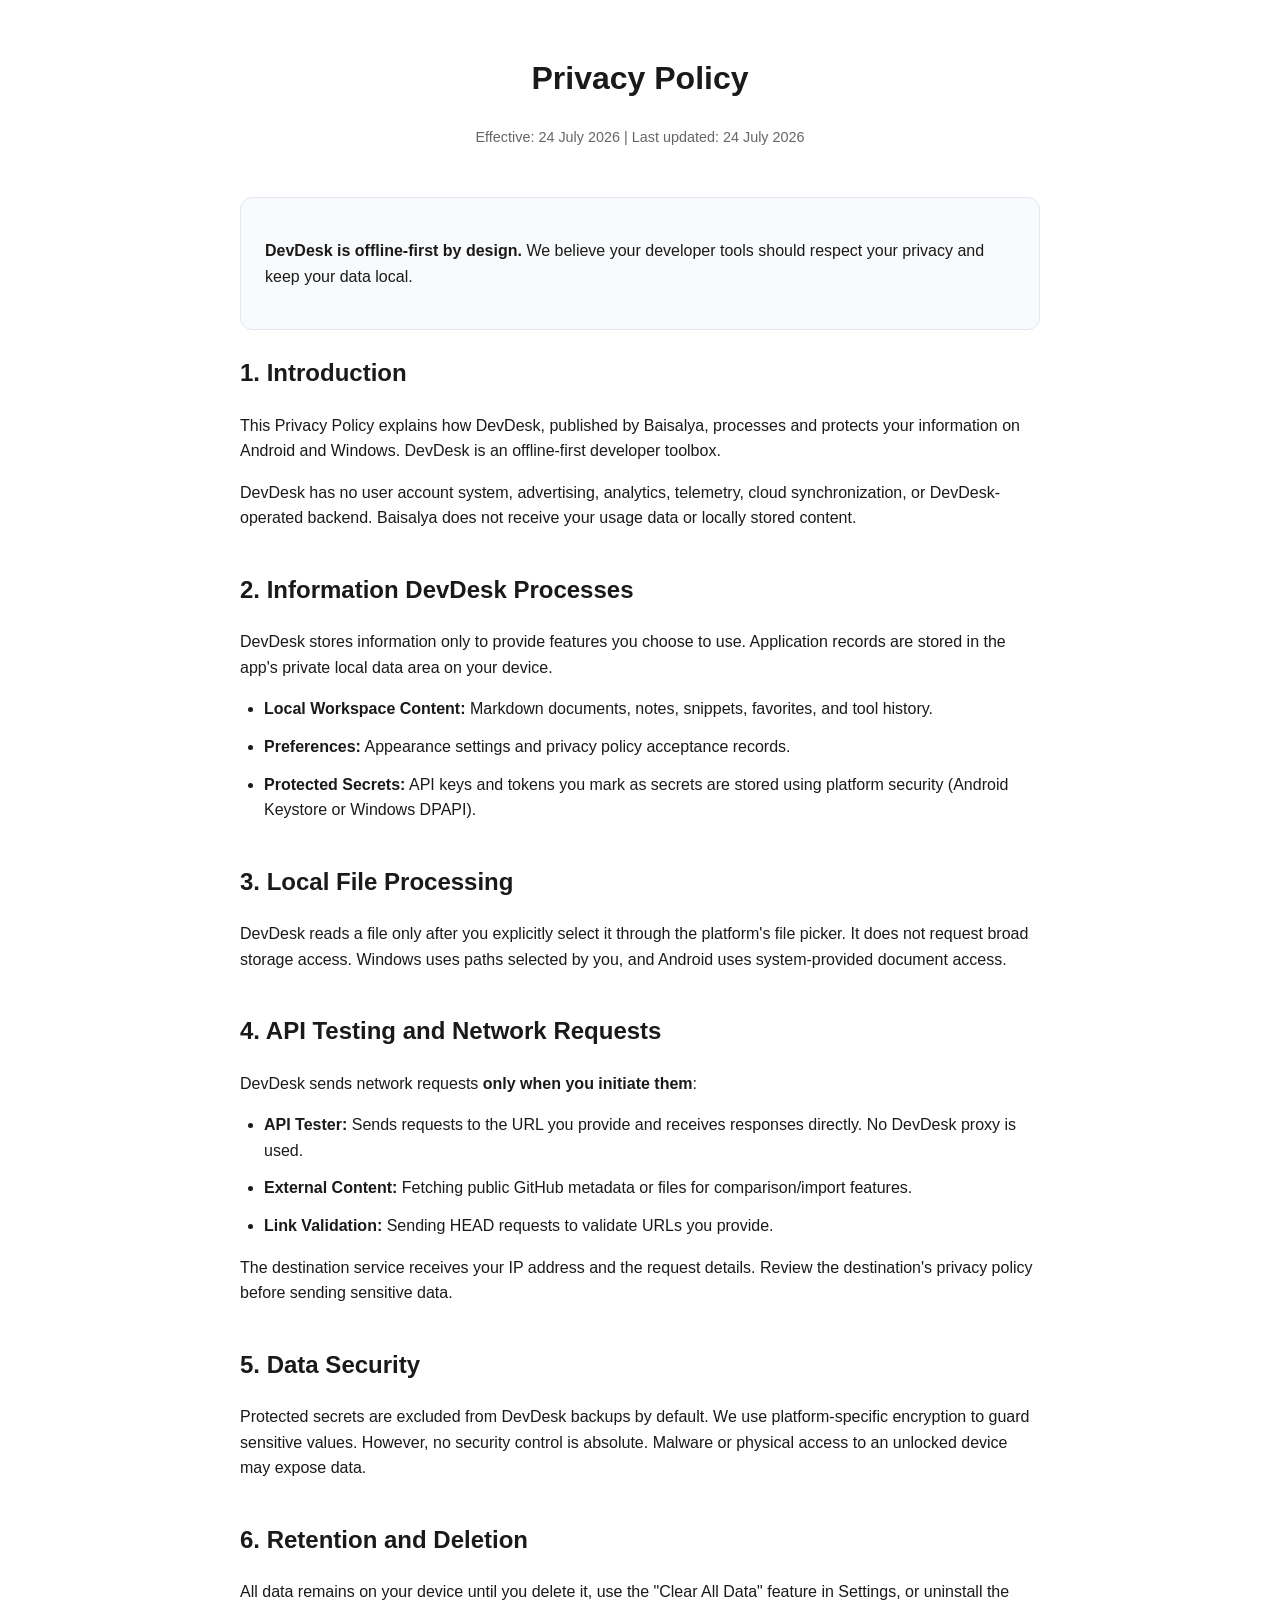
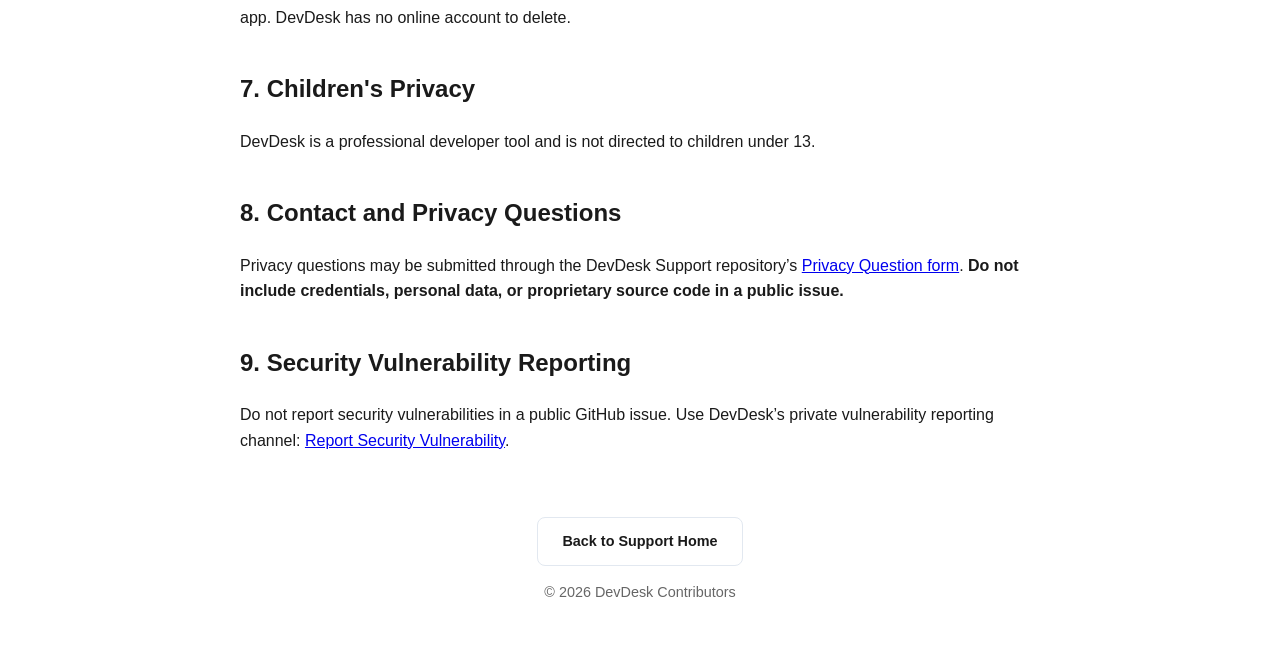
==== docs/privacy-policy.html @ 16a8bfc6 "chore: create DevDesk public support and privacy site" ====
<!DOCTYPE html>
<html lang="en">
<head>
    <meta charset="UTF-8">
    <meta name="viewport" content="width=device-width, initial-scale=1.0">
    <title>DevDesk Privacy Policy</title>
    <link rel="stylesheet" href="styles.css">
</head>
<body>
    <div class="container">
        <header>
            <h1>Privacy Policy</h1>
            <div class="effective-date">Effective: 24 July 2026 | Last updated: 24 July 2026</div>
        </header>

        <section class="card">
            <p><strong>DevDesk is offline-first by design.</strong> We believe your developer tools should respect your privacy and keep your data local.</p>
        </section>

        <section>
            <h2>1. Introduction</h2>
            <p>This Privacy Policy explains how DevDesk, published by Baisalya, processes and protects your information on Android and Windows. DevDesk is an offline-first developer toolbox.</p>
            <p>DevDesk has no user account system, advertising, analytics, telemetry, cloud synchronization, or DevDesk-operated backend. Baisalya does not receive your usage data or locally stored content.</p>
        </section>

        <section>
            <h2>2. Information DevDesk Processes</h2>
            <p>DevDesk stores information only to provide features you choose to use. Application records are stored in the app's private local data area on your device.</p>
            <ul>
                <li><strong>Local Workspace Content:</strong> Markdown documents, notes, snippets, favorites, and tool history.</li>
                <li><strong>Preferences:</strong> Appearance settings and privacy policy acceptance records.</li>
                <li><strong>Protected Secrets:</strong> API keys and tokens you mark as secrets are stored using platform security (Android Keystore or Windows DPAPI).</li>
            </ul>
        </section>

        <section>
            <h2>3. Local File Processing</h2>
            <p>DevDesk reads a file only after you explicitly select it through the platform's file picker. It does not request broad storage access. Windows uses paths selected by you, and Android uses system-provided document access.</p>
        </section>

        <section>
            <h2>4. API Testing and Network Requests</h2>
            <p>DevDesk sends network requests <strong>only when you initiate them</strong>:</p>
            <ul>
                <li><strong>API Tester:</strong> Sends requests to the URL you provide and receives responses directly. No DevDesk proxy is used.</li>
                <li><strong>External Content:</strong> Fetching public GitHub metadata or files for comparison/import features.</li>
                <li><strong>Link Validation:</strong> Sending HEAD requests to validate URLs you provide.</li>
            </ul>
            <p>The destination service receives your IP address and the request details. Review the destination's privacy policy before sending sensitive data.</p>
        </section>

        <section>
            <h2>5. Data Security</h2>
            <p>Protected secrets are excluded from DevDesk backups by default. We use platform-specific encryption to guard sensitive values. However, no security control is absolute. Malware or physical access to an unlocked device may expose data.</p>
        </section>

        <section>
            <h2>6. Retention and Deletion</h2>
            <p>All data remains on your device until you delete it, use the "Clear All Data" feature in Settings, or uninstall the app. DevDesk has no online account to delete.</p>
        </section>

        <section>
            <h2>7. Children's Privacy</h2>
            <p>DevDesk is a professional developer tool and is not directed to children under 13.</p>
        </section>

        <section>
            <h2>8. Contact and Privacy Questions</h2>
            <p>Privacy questions may be submitted through the DevDesk Support repository’s <a href="https://github.com/Baisalya/devdesk-support/issues/new/choose" rel="noopener noreferrer">Privacy Question form</a>. <strong>Do not include credentials, personal data, or proprietary source code in a public issue.</strong></p>
        </section>

        <section>
            <h2>9. Security Vulnerability Reporting</h2>
            <p>Do not report security vulnerabilities in a public GitHub issue. Use DevDesk’s private vulnerability reporting channel: <a href="https://github.com/Baisalya/devdesk-support/security/advisories/new" rel="noopener noreferrer">Report Security Vulnerability</a>.</p>
        </section>

        <footer>
            <p><a href="index.html" class="btn btn-outline">Back to Support Home</a></p>
            <p>&copy; 2026 DevDesk Contributors</p>
        </footer>
    </div>
</body>
</html>
---- docs/styles.css ----
:root {
    --bg-color: #ffffff;
    --text-color: #1a1a1a;
    --muted-text: #666666;
    --primary-color: #2563eb;
    --card-bg: #f8fafc;
    --border-color: #e2e8f0;
    --code-bg: #f1f5f9;
}

@media (prefers-color-scheme: dark) {
    :root {
        --bg-color: #0b0f14;
        --text-color: #e2e8f0;
        --muted-text: #94a3b8;
        --primary-color: #3b82f6;
        --card-bg: #1e293b;
        --border-color: #334155;
        --code-bg: #0f172a;
    }
}

body {
    font-family: -apple-system, BlinkMacSystemFont, "Segoe UI", Roboto, Helvetica, Arial, sans-serif;
    line-height: 1.6;
    color: var(--text-color);
    background-color: var(--bg-color);
    margin: 0;
    padding: 0;
}

.container {
    max-width: 800px;
    margin: 0 auto;
    padding: 2rem 1rem;
}

header {
    text-align: center;
    margin-bottom: 3rem;
}

h1, h2, h3 {
    font-weight: 800;
}

.brand {
    color: var(--primary-color);
    font-size: 2.5rem;
    margin-bottom: 0.5rem;
}

.tagline {
    color: var(--muted-text);
    font-size: 1.2rem;
}

.card {
    background-color: var(--card-bg);
    border: 1px solid var(--border-color);
    border-radius: 12px;
    padding: 1.5rem;
    margin-bottom: 1.5rem;
}

.button-grid {
    display: grid;
    grid-template-columns: repeat(auto-fit, minmax(200px, 1fr));
    gap: 1rem;
    margin-top: 2rem;
}

.btn {
    display: inline-flex;
    align-items: center;
    justify-content: center;
    padding: 0.75rem 1.5rem;
    border-radius: 8px;
    text-decoration: none;
    font-weight: 600;
    transition: background-color 0.2s;
}

.btn-primary {
    background-color: var(--primary-color);
    color: white;
}

.btn-primary:hover {
    filter: brightness(1.1);
}

.btn-outline {
    border: 1px solid var(--border-color);
    color: var(--text-color);
}

.btn-outline:hover {
    background-color: var(--code-bg);
}

.warning {
    background-color: rgba(245, 158, 11, 0.1);
    border-left: 4px solid #f59e0b;
    padding: 1rem;
    margin: 2rem 0;
    border-radius: 4px;
}

.warning strong {
    color: #d97706;
}

footer {
    text-align: center;
    margin-top: 4rem;
    color: var(--muted-text);
    font-size: 0.9rem;
}

section {
    margin-bottom: 2.5rem;
}

ul {
    padding-left: 1.5rem;
}

li {
    margin-bottom: 0.75rem;
}

.effective-date {
    font-size: 0.9rem;
    color: var(--muted-text);
    margin-bottom: 2rem;
}
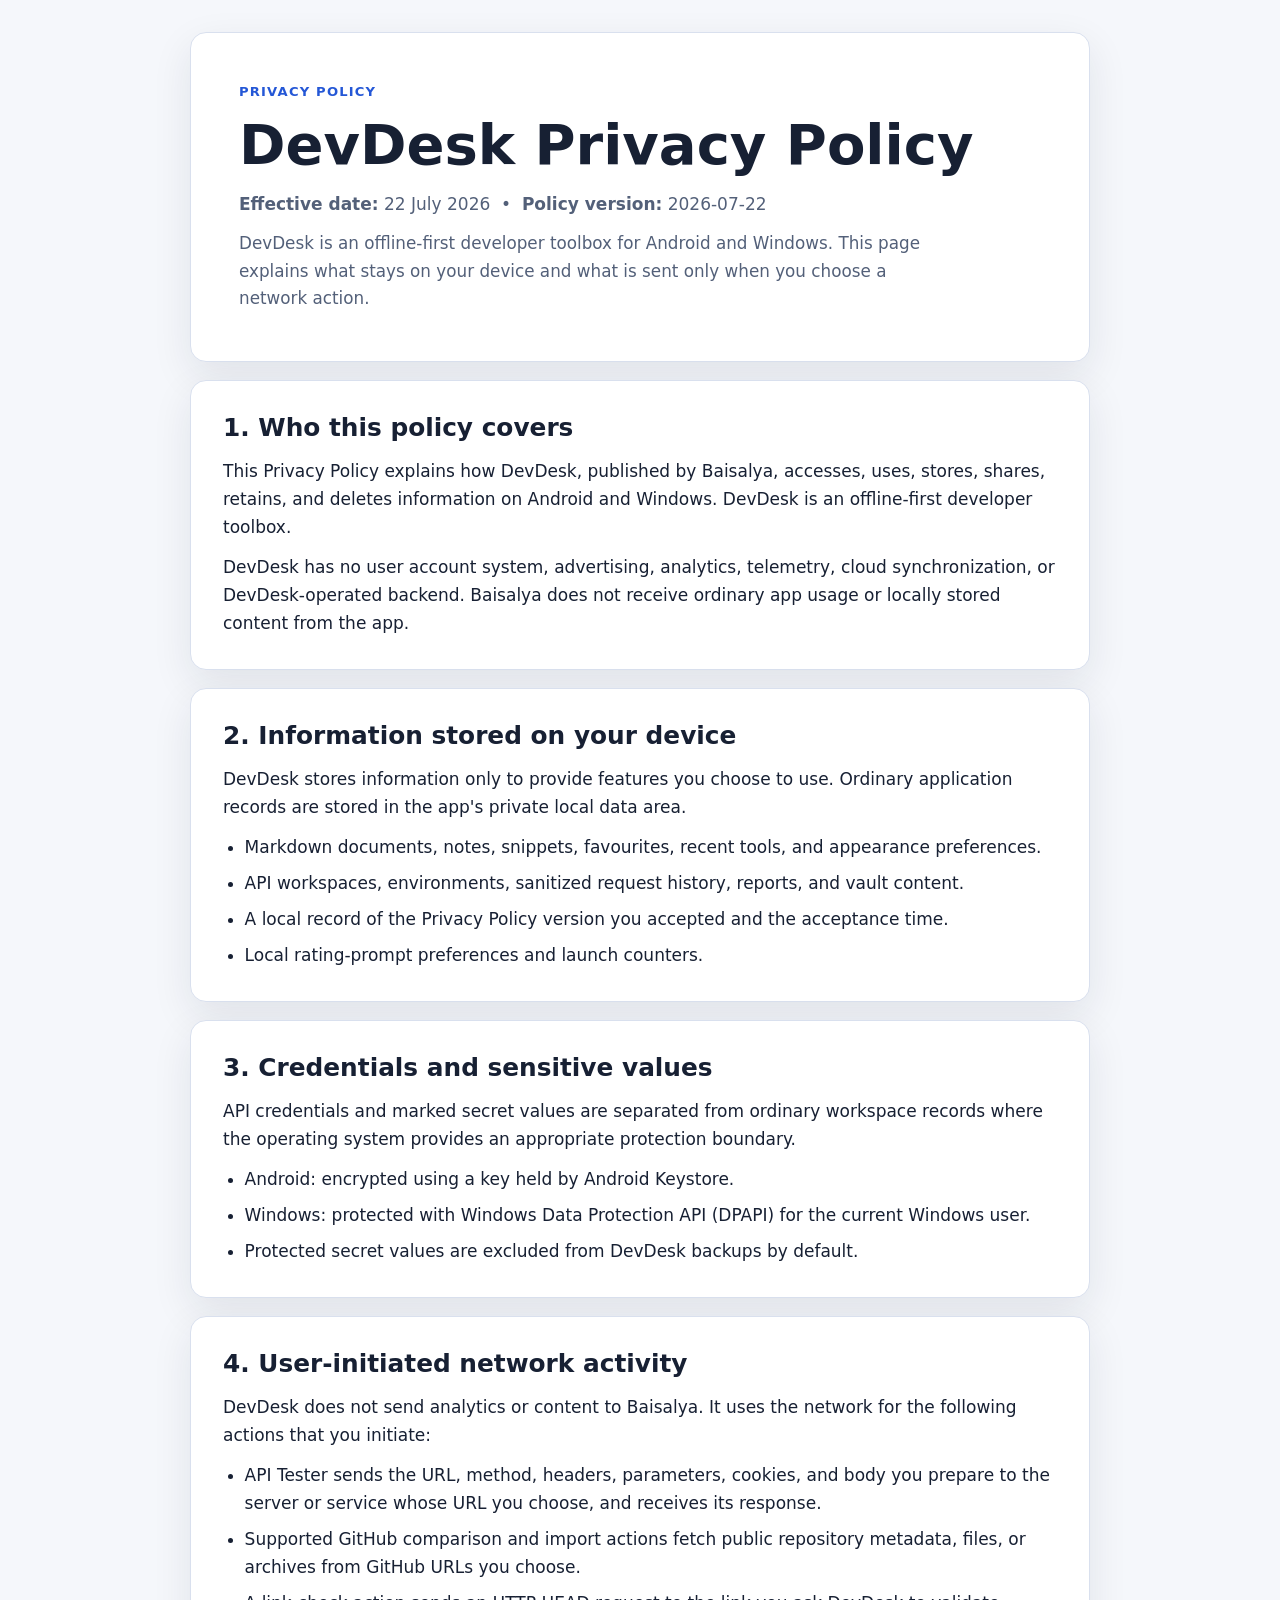
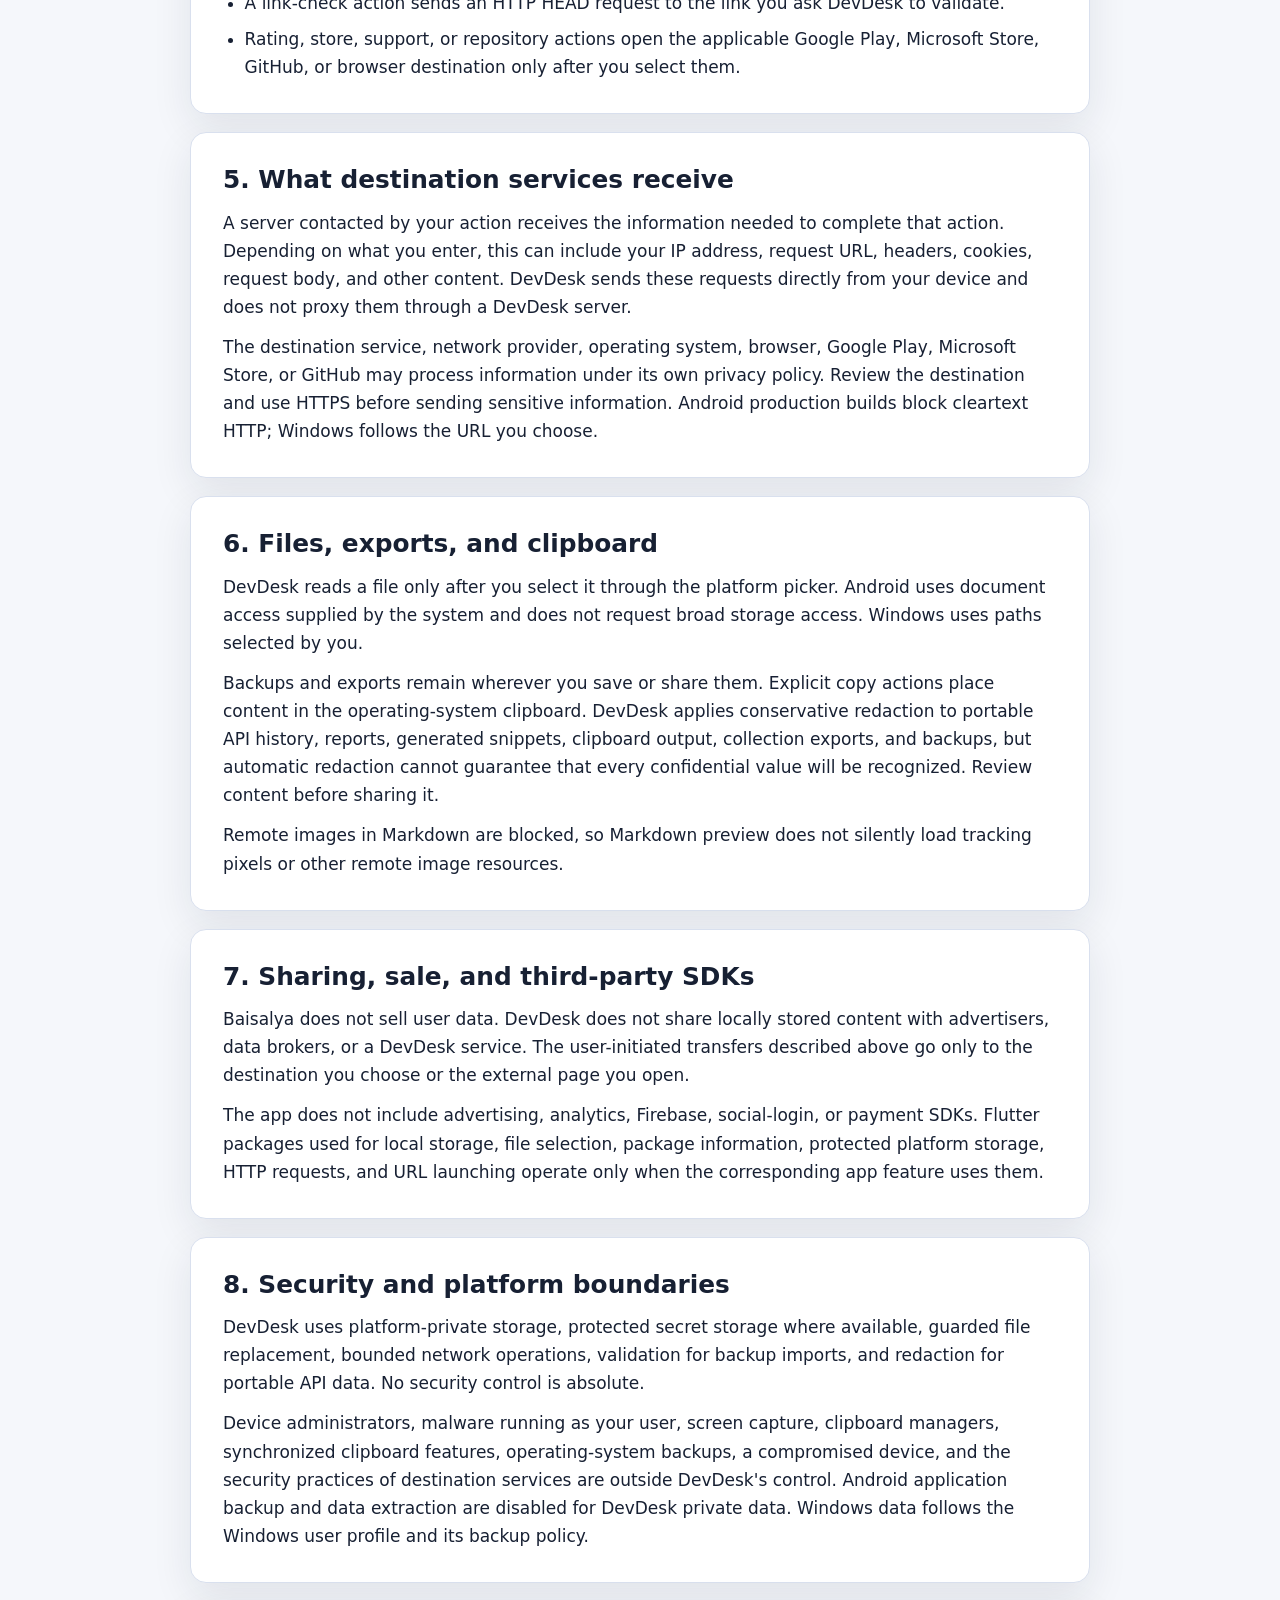
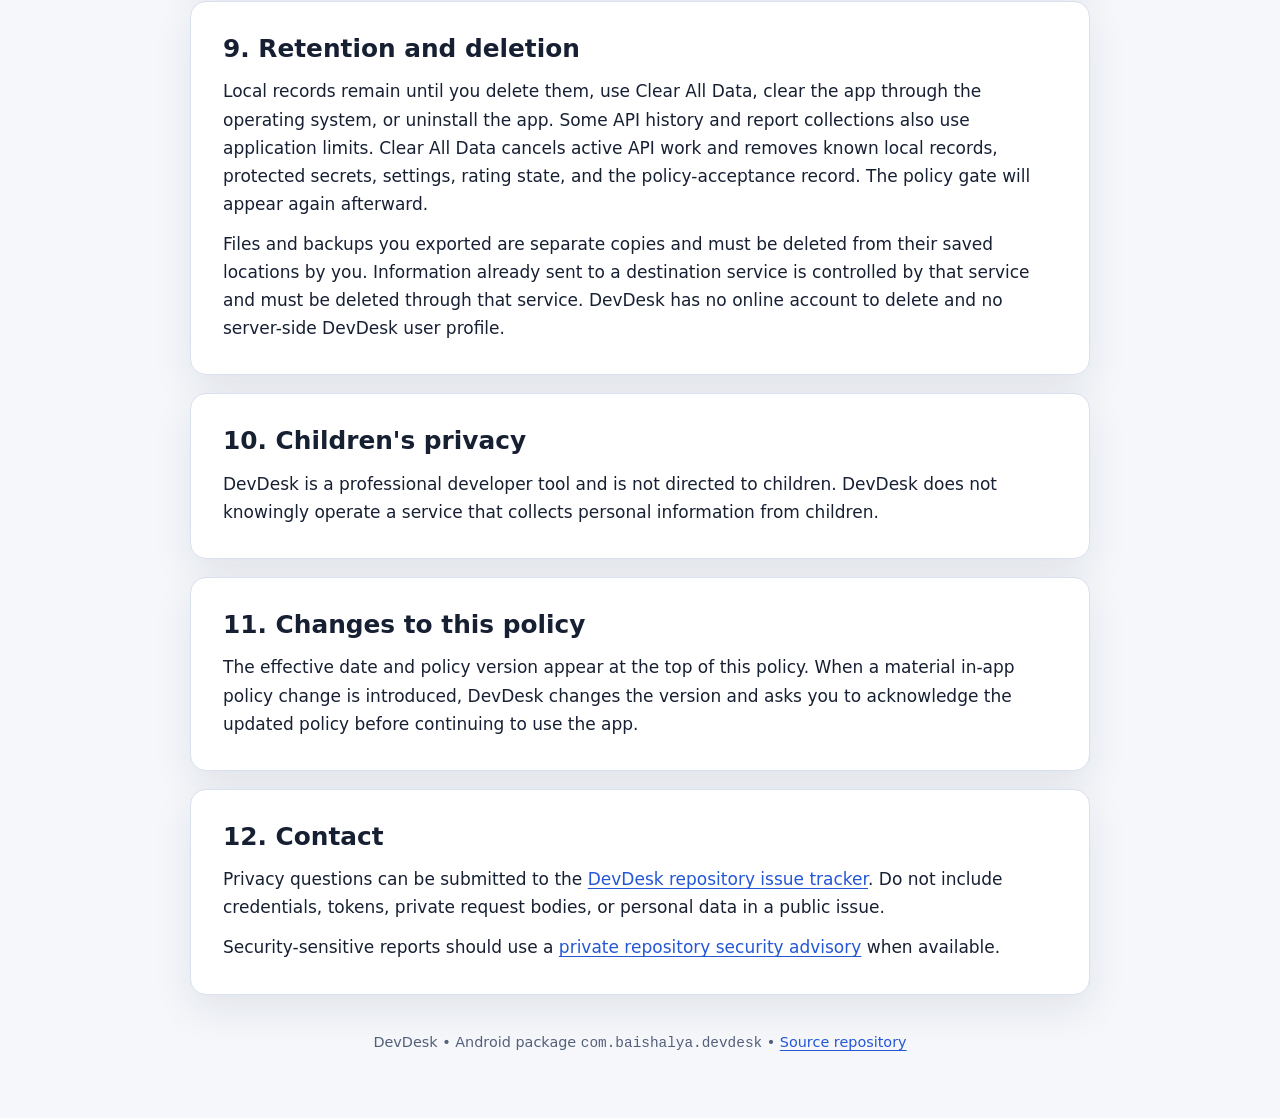
==== commit 0f9508ee: "refactor: update privacy policy layout and content for clarity and compliance" ====
--- a/docs/privacy-policy.html
+++ b/docs/privacy-policy.html
@@ -1,83 +1,206 @@
-<!DOCTYPE html>
+<!doctype html>
 <html lang="en">
 <head>
-    <meta charset="UTF-8">
-    <meta name="viewport" content="width=device-width, initial-scale=1.0">
-    <title>DevDesk Privacy Policy</title>
-    <link rel="stylesheet" href="styles.css">
+  <meta charset="utf-8">
+  <meta name="viewport" content="width=device-width, initial-scale=1">
+  <meta name="description" content="Privacy Policy for the DevDesk developer toolbox on Android and Windows.">
+  <meta name="color-scheme" content="light dark">
+  <title>DevDesk Privacy Policy</title>
+  <style>
+    :root {
+      color-scheme: light dark;
+      --page: #f5f7fb;
+      --surface: #ffffff;
+      --text: #172033;
+      --muted: #536079;
+      --accent: #2457d6;
+      --border: #d9e0ee;
+      --shadow: 0 14px 40px rgba(23, 32, 51, 0.09);
+    }
+
+    @media (prefers-color-scheme: dark) {
+      :root {
+        --page: #0b101a;
+        --surface: #131b29;
+        --text: #edf2ff;
+        --muted: #aebbd2;
+        --accent: #8fb0ff;
+        --border: #2b3850;
+        --shadow: 0 14px 40px rgba(0, 0, 0, 0.28);
+      }
+    }
+
+    * { box-sizing: border-box; }
+
+    body {
+      margin: 0;
+      background: var(--page);
+      color: var(--text);
+      font-family: Inter, ui-sans-serif, system-ui, -apple-system, BlinkMacSystemFont, "Segoe UI", sans-serif;
+      font-size: 17px;
+      line-height: 1.65;
+    }
+
+    main {
+      width: min(900px, calc(100% - 32px));
+      margin: 32px auto 64px;
+    }
+
+    header, section {
+      background: var(--surface);
+      border: 1px solid var(--border);
+      border-radius: 16px;
+      box-shadow: var(--shadow);
+    }
+
+    header { padding: clamp(24px, 5vw, 48px); }
+    section { margin-top: 18px; padding: clamp(20px, 4vw, 32px); }
+
+    .eyebrow {
+      margin: 0 0 8px;
+      color: var(--accent);
+      font-size: 0.82rem;
+      font-weight: 750;
+      letter-spacing: 0.09em;
+      text-transform: uppercase;
+    }
+
+    h1, h2 { line-height: 1.2; }
+    h1 { margin: 0; font-size: clamp(2rem, 6vw, 3.5rem); }
+    h2 { margin: 0 0 14px; font-size: clamp(1.25rem, 3vw, 1.55rem); }
+    p { margin: 12px 0 0; }
+    ul { margin: 12px 0 0; padding-left: 1.35rem; }
+    li + li { margin-top: 8px; }
+
+    .meta, .summary { color: var(--muted); }
+    .meta { margin-top: 12px; }
+    .summary { max-width: 700px; font-size: 1.05rem; }
+
+    a { color: var(--accent); text-underline-offset: 3px; }
+    a:focus-visible {
+      outline: 3px solid var(--accent);
+      outline-offset: 4px;
+      border-radius: 3px;
+    }
+
+    footer {
+      padding: 24px 4px 0;
+      color: var(--muted);
+      font-size: 0.9rem;
+      text-align: center;
+    }
+
+    @media (max-width: 420px) {
+      body { font-size: 16px; }
+      main { width: min(100% - 20px, 900px); margin-top: 10px; }
+      header, section { border-radius: 12px; }
+    }
+
+    @media print {
+      body { background: #fff; color: #000; }
+      main { width: 100%; margin: 0; }
+      header, section { box-shadow: none; break-inside: avoid; }
+      a { color: #000; }
+    }
+  </style>
 </head>
 <body>
-    <div class="container">
-        <header>
-            <h1>Privacy Policy</h1>
-            <div class="effective-date">Effective: 24 July 2026 | Last updated: 24 July 2026</div>
-        </header>
-
-        <section class="card">
-            <p><strong>DevDesk is offline-first by design.</strong> We believe your developer tools should respect your privacy and keep your data local.</p>
-        </section>
-
-        <section>
-            <h2>1. Introduction</h2>
-            <p>This Privacy Policy explains how DevDesk, published by Baisalya, processes and protects your information on Android and Windows. DevDesk is an offline-first developer toolbox.</p>
-            <p>DevDesk has no user account system, advertising, analytics, telemetry, cloud synchronization, or DevDesk-operated backend. Baisalya does not receive your usage data or locally stored content.</p>
-        </section>
-
-        <section>
-            <h2>2. Information DevDesk Processes</h2>
-            <p>DevDesk stores information only to provide features you choose to use. Application records are stored in the app's private local data area on your device.</p>
-            <ul>
-                <li><strong>Local Workspace Content:</strong> Markdown documents, notes, snippets, favorites, and tool history.</li>
-                <li><strong>Preferences:</strong> Appearance settings and privacy policy acceptance records.</li>
-                <li><strong>Protected Secrets:</strong> API keys and tokens you mark as secrets are stored using platform security (Android Keystore or Windows DPAPI).</li>
-            </ul>
-        </section>
-
-        <section>
-            <h2>3. Local File Processing</h2>
-            <p>DevDesk reads a file only after you explicitly select it through the platform's file picker. It does not request broad storage access. Windows uses paths selected by you, and Android uses system-provided document access.</p>
-        </section>
-
-        <section>
-            <h2>4. API Testing and Network Requests</h2>
-            <p>DevDesk sends network requests <strong>only when you initiate them</strong>:</p>
-            <ul>
-                <li><strong>API Tester:</strong> Sends requests to the URL you provide and receives responses directly. No DevDesk proxy is used.</li>
-                <li><strong>External Content:</strong> Fetching public GitHub metadata or files for comparison/import features.</li>
-                <li><strong>Link Validation:</strong> Sending HEAD requests to validate URLs you provide.</li>
-            </ul>
-            <p>The destination service receives your IP address and the request details. Review the destination's privacy policy before sending sensitive data.</p>
-        </section>
-
-        <section>
-            <h2>5. Data Security</h2>
-            <p>Protected secrets are excluded from DevDesk backups by default. We use platform-specific encryption to guard sensitive values. However, no security control is absolute. Malware or physical access to an unlocked device may expose data.</p>
-        </section>
-
-        <section>
-            <h2>6. Retention and Deletion</h2>
-            <p>All data remains on your device until you delete it, use the "Clear All Data" feature in Settings, or uninstall the app. DevDesk has no online account to delete.</p>
-        </section>
-
-        <section>
-            <h2>7. Children's Privacy</h2>
-            <p>DevDesk is a professional developer tool and is not directed to children under 13.</p>
-        </section>
-
-        <section>
-            <h2>8. Contact and Privacy Questions</h2>
-            <p>Privacy questions may be submitted through the DevDesk Support repository’s <a href="https://github.com/Baisalya/devdesk-support/issues/new/choose" rel="noopener noreferrer">Privacy Question form</a>. <strong>Do not include credentials, personal data, or proprietary source code in a public issue.</strong></p>
-        </section>
-
-        <section>
-            <h2>9. Security Vulnerability Reporting</h2>
-            <p>Do not report security vulnerabilities in a public GitHub issue. Use DevDesk’s private vulnerability reporting channel: <a href="https://github.com/Baisalya/devdesk-support/security/advisories/new" rel="noopener noreferrer">Report Security Vulnerability</a>.</p>
-        </section>
-
-        <footer>
-            <p><a href="index.html" class="btn btn-outline">Back to Support Home</a></p>
-            <p>&copy; 2026 DevDesk Contributors</p>
-        </footer>
-    </div>
+  <main>
+    <header>
+      <p class="eyebrow">Privacy Policy</p>
+      <h1>DevDesk Privacy Policy</h1>
+      <p class="meta"><strong>Effective date:</strong> 22 July 2026 &nbsp;•&nbsp; <strong>Policy version:</strong> 2026-07-22</p>
+      <p class="summary">DevDesk is an offline-first developer toolbox for Android and Windows. This page explains what stays on your device and what is sent only when you choose a network action.</p>
+    </header>
+
+    <section>
+      <h2>1. Who this policy covers</h2>
+      <p>This Privacy Policy explains how DevDesk, published by Baisalya, accesses, uses, stores, shares, retains, and deletes information on Android and Windows. DevDesk is an offline-first developer toolbox.</p>
+      <p>DevDesk has no user account system, advertising, analytics, telemetry, cloud synchronization, or DevDesk-operated backend. Baisalya does not receive ordinary app usage or locally stored content from the app.</p>
+    </section>
+
+    <section>
+      <h2>2. Information stored on your device</h2>
+      <p>DevDesk stores information only to provide features you choose to use. Ordinary application records are stored in the app's private local data area.</p>
+      <ul>
+        <li>Markdown documents, notes, snippets, favourites, recent tools, and appearance preferences.</li>
+        <li>API workspaces, environments, sanitized request history, reports, and vault content.</li>
+        <li>A local record of the Privacy Policy version you accepted and the acceptance time.</li>
+        <li>Local rating-prompt preferences and launch counters.</li>
+      </ul>
+    </section>
+
+    <section>
+      <h2>3. Credentials and sensitive values</h2>
+      <p>API credentials and marked secret values are separated from ordinary workspace records where the operating system provides an appropriate protection boundary.</p>
+      <ul>
+        <li>Android: encrypted using a key held by Android Keystore.</li>
+        <li>Windows: protected with Windows Data Protection API (DPAPI) for the current Windows user.</li>
+        <li>Protected secret values are excluded from DevDesk backups by default.</li>
+      </ul>
+    </section>
+
+    <section>
+      <h2>4. User-initiated network activity</h2>
+      <p>DevDesk does not send analytics or content to Baisalya. It uses the network for the following actions that you initiate:</p>
+      <ul>
+        <li>API Tester sends the URL, method, headers, parameters, cookies, and body you prepare to the server or service whose URL you choose, and receives its response.</li>
+        <li>Supported GitHub comparison and import actions fetch public repository metadata, files, or archives from GitHub URLs you choose.</li>
+        <li>A link-check action sends an HTTP HEAD request to the link you ask DevDesk to validate.</li>
+        <li>Rating, store, support, or repository actions open the applicable Google Play, Microsoft Store, GitHub, or browser destination only after you select them.</li>
+      </ul>
+    </section>
+
+    <section>
+      <h2>5. What destination services receive</h2>
+      <p>A server contacted by your action receives the information needed to complete that action. Depending on what you enter, this can include your IP address, request URL, headers, cookies, request body, and other content. DevDesk sends these requests directly from your device and does not proxy them through a DevDesk server.</p>
+      <p>The destination service, network provider, operating system, browser, Google Play, Microsoft Store, or GitHub may process information under its own privacy policy. Review the destination and use HTTPS before sending sensitive information. Android production builds block cleartext HTTP; Windows follows the URL you choose.</p>
+    </section>
+
+    <section>
+      <h2>6. Files, exports, and clipboard</h2>
+      <p>DevDesk reads a file only after you select it through the platform picker. Android uses document access supplied by the system and does not request broad storage access. Windows uses paths selected by you.</p>
+      <p>Backups and exports remain wherever you save or share them. Explicit copy actions place content in the operating-system clipboard. DevDesk applies conservative redaction to portable API history, reports, generated snippets, clipboard output, collection exports, and backups, but automatic redaction cannot guarantee that every confidential value will be recognized. Review content before sharing it.</p>
+      <p>Remote images in Markdown are blocked, so Markdown preview does not silently load tracking pixels or other remote image resources.</p>
+    </section>
+
+    <section>
+      <h2>7. Sharing, sale, and third-party SDKs</h2>
+      <p>Baisalya does not sell user data. DevDesk does not share locally stored content with advertisers, data brokers, or a DevDesk service. The user-initiated transfers described above go only to the destination you choose or the external page you open.</p>
+      <p>The app does not include advertising, analytics, Firebase, social-login, or payment SDKs. Flutter packages used for local storage, file selection, package information, protected platform storage, HTTP requests, and URL launching operate only when the corresponding app feature uses them.</p>
+    </section>
+
+    <section>
+      <h2>8. Security and platform boundaries</h2>
+      <p>DevDesk uses platform-private storage, protected secret storage where available, guarded file replacement, bounded network operations, validation for backup imports, and redaction for portable API data. No security control is absolute.</p>
+      <p>Device administrators, malware running as your user, screen capture, clipboard managers, synchronized clipboard features, operating-system backups, a compromised device, and the security practices of destination services are outside DevDesk's control. Android application backup and data extraction are disabled for DevDesk private data. Windows data follows the Windows user profile and its backup policy.</p>
+    </section>
+
+    <section>
+      <h2>9. Retention and deletion</h2>
+      <p>Local records remain until you delete them, use Clear All Data, clear the app through the operating system, or uninstall the app. Some API history and report collections also use application limits. Clear All Data cancels active API work and removes known local records, protected secrets, settings, rating state, and the policy-acceptance record. The policy gate will appear again afterward.</p>
+      <p>Files and backups you exported are separate copies and must be deleted from their saved locations by you. Information already sent to a destination service is controlled by that service and must be deleted through that service. DevDesk has no online account to delete and no server-side DevDesk user profile.</p>
+    </section>
+
+    <section>
+      <h2>10. Children's privacy</h2>
+      <p>DevDesk is a professional developer tool and is not directed to children. DevDesk does not knowingly operate a service that collects personal information from children.</p>
+    </section>
+
+    <section>
+      <h2>11. Changes to this policy</h2>
+      <p>The effective date and policy version appear at the top of this policy. When a material in-app policy change is introduced, DevDesk changes the version and asks you to acknowledge the updated policy before continuing to use the app.</p>
+    </section>
+
+    <section>
+      <h2>12. Contact</h2>
+      <p>Privacy questions can be submitted to the <a href="https://github.com/Baisalya/devdesk-support/issues">DevDesk repository issue tracker</a>. Do not include credentials, tokens, private request bodies, or personal data in a public issue.</p>
+      <p>Security-sensitive reports should use a <a href="https://github.com/Baisalya/devdesk-support/security/advisories/new">private repository security advisory</a> when available.</p>
+    </section>
+
+    <footer>
+      <p>DevDesk • Android package <code>com.baishalya.devdesk</code> • <a href="https://github.com/Baisalya/devdesk">Source repository</a></p>
+    </footer>
+  </main>
 </body>
 </html>
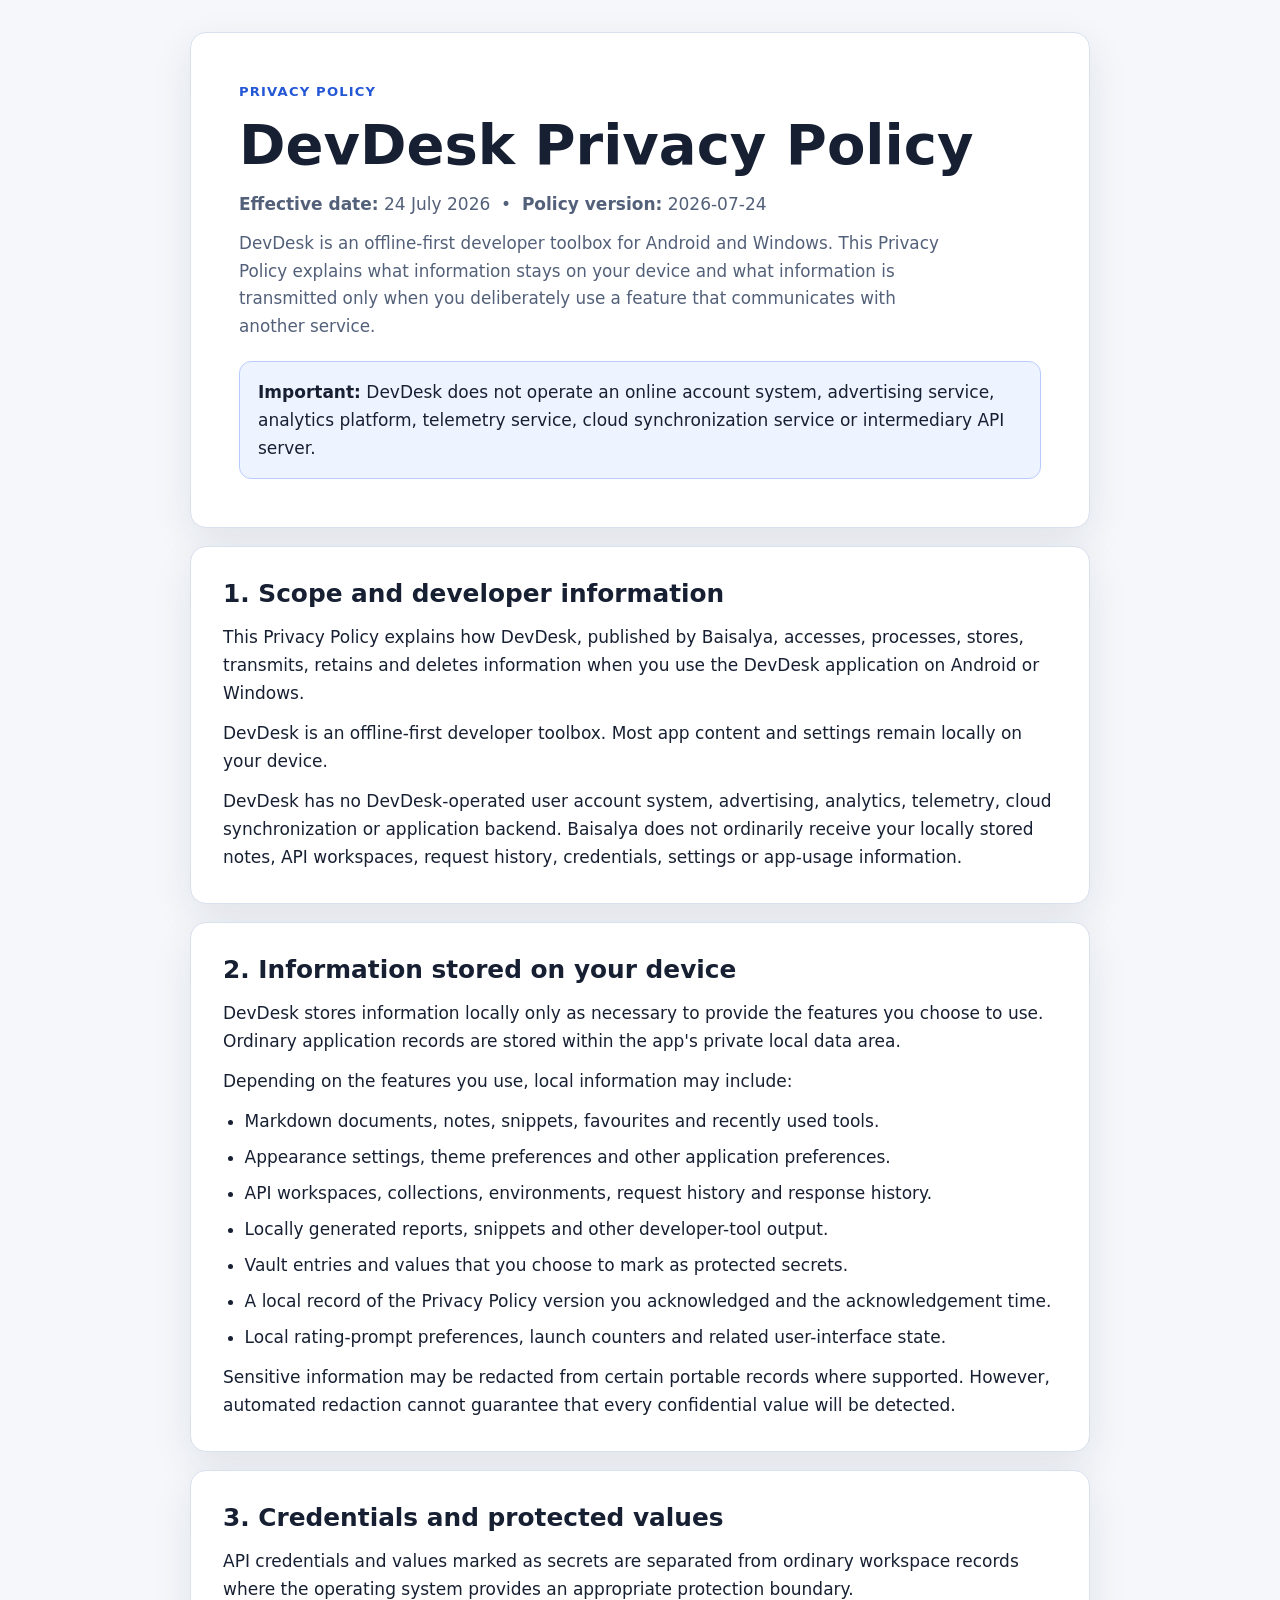
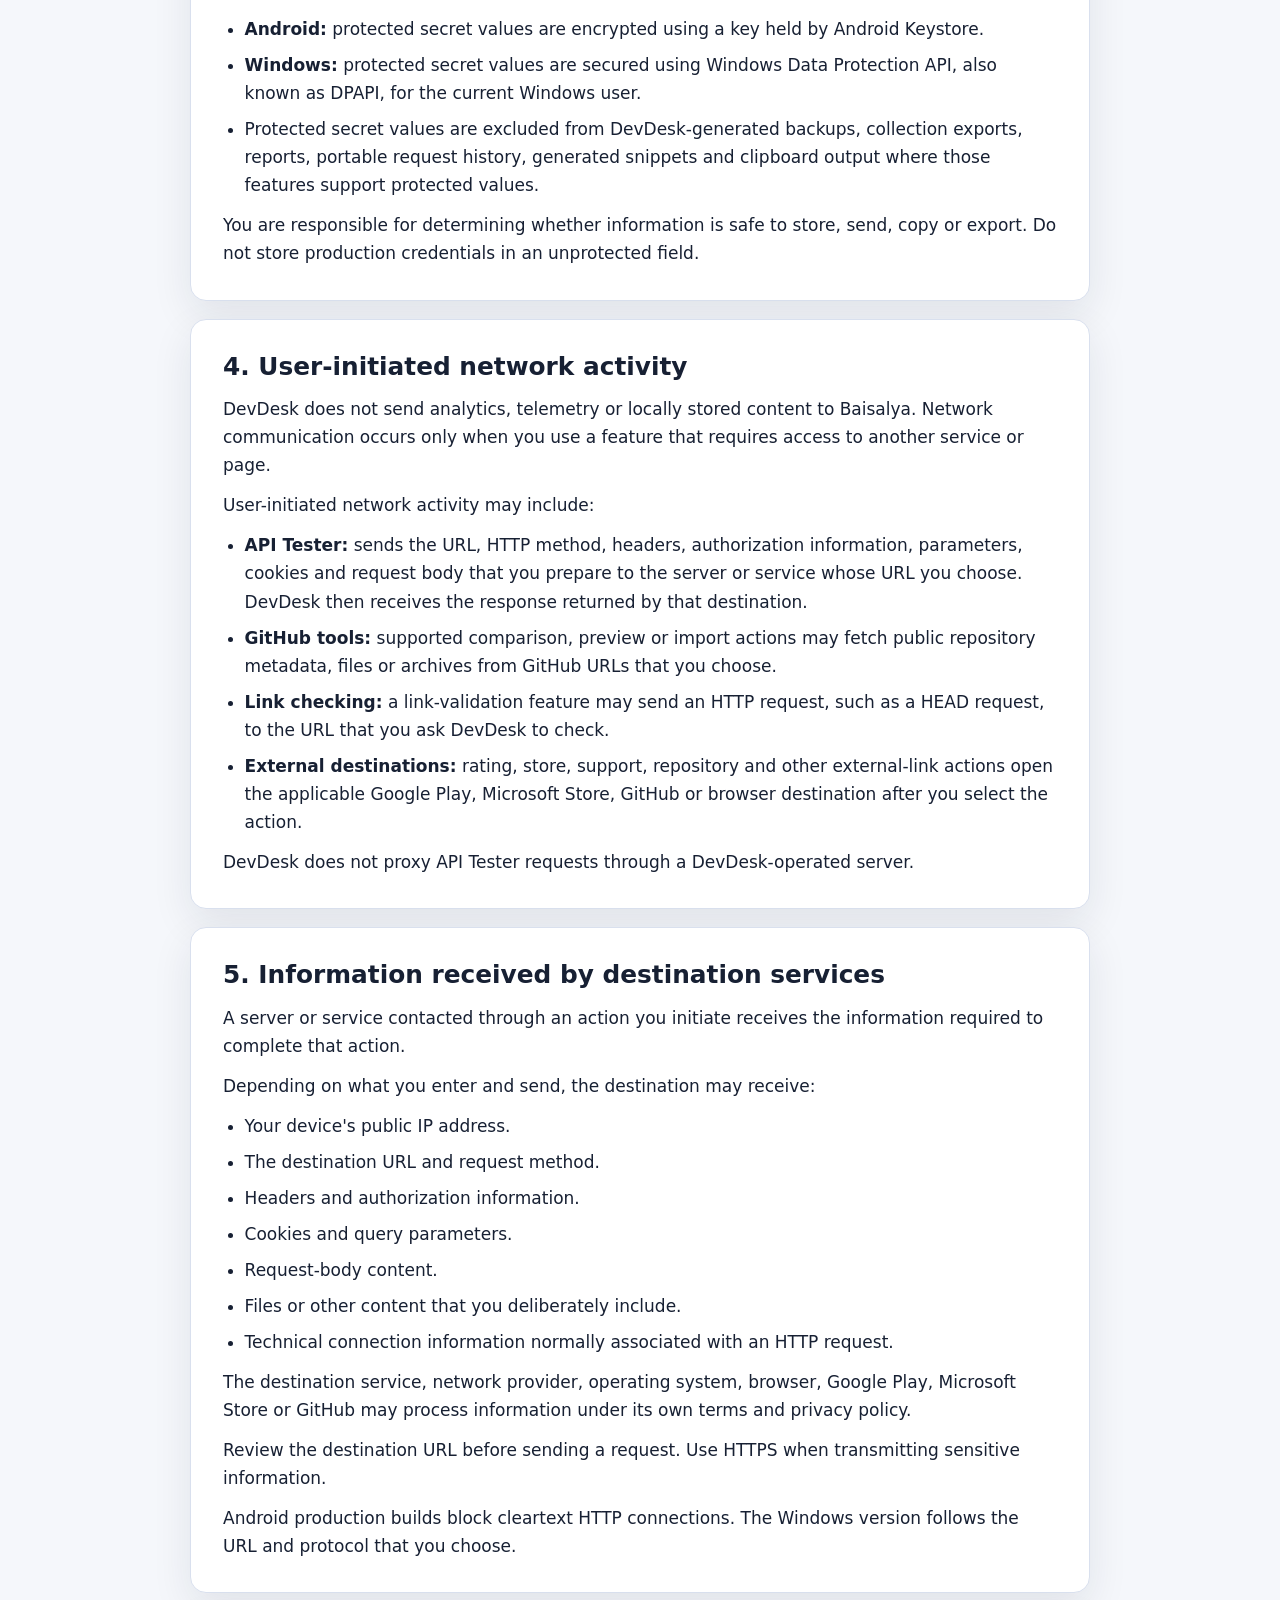
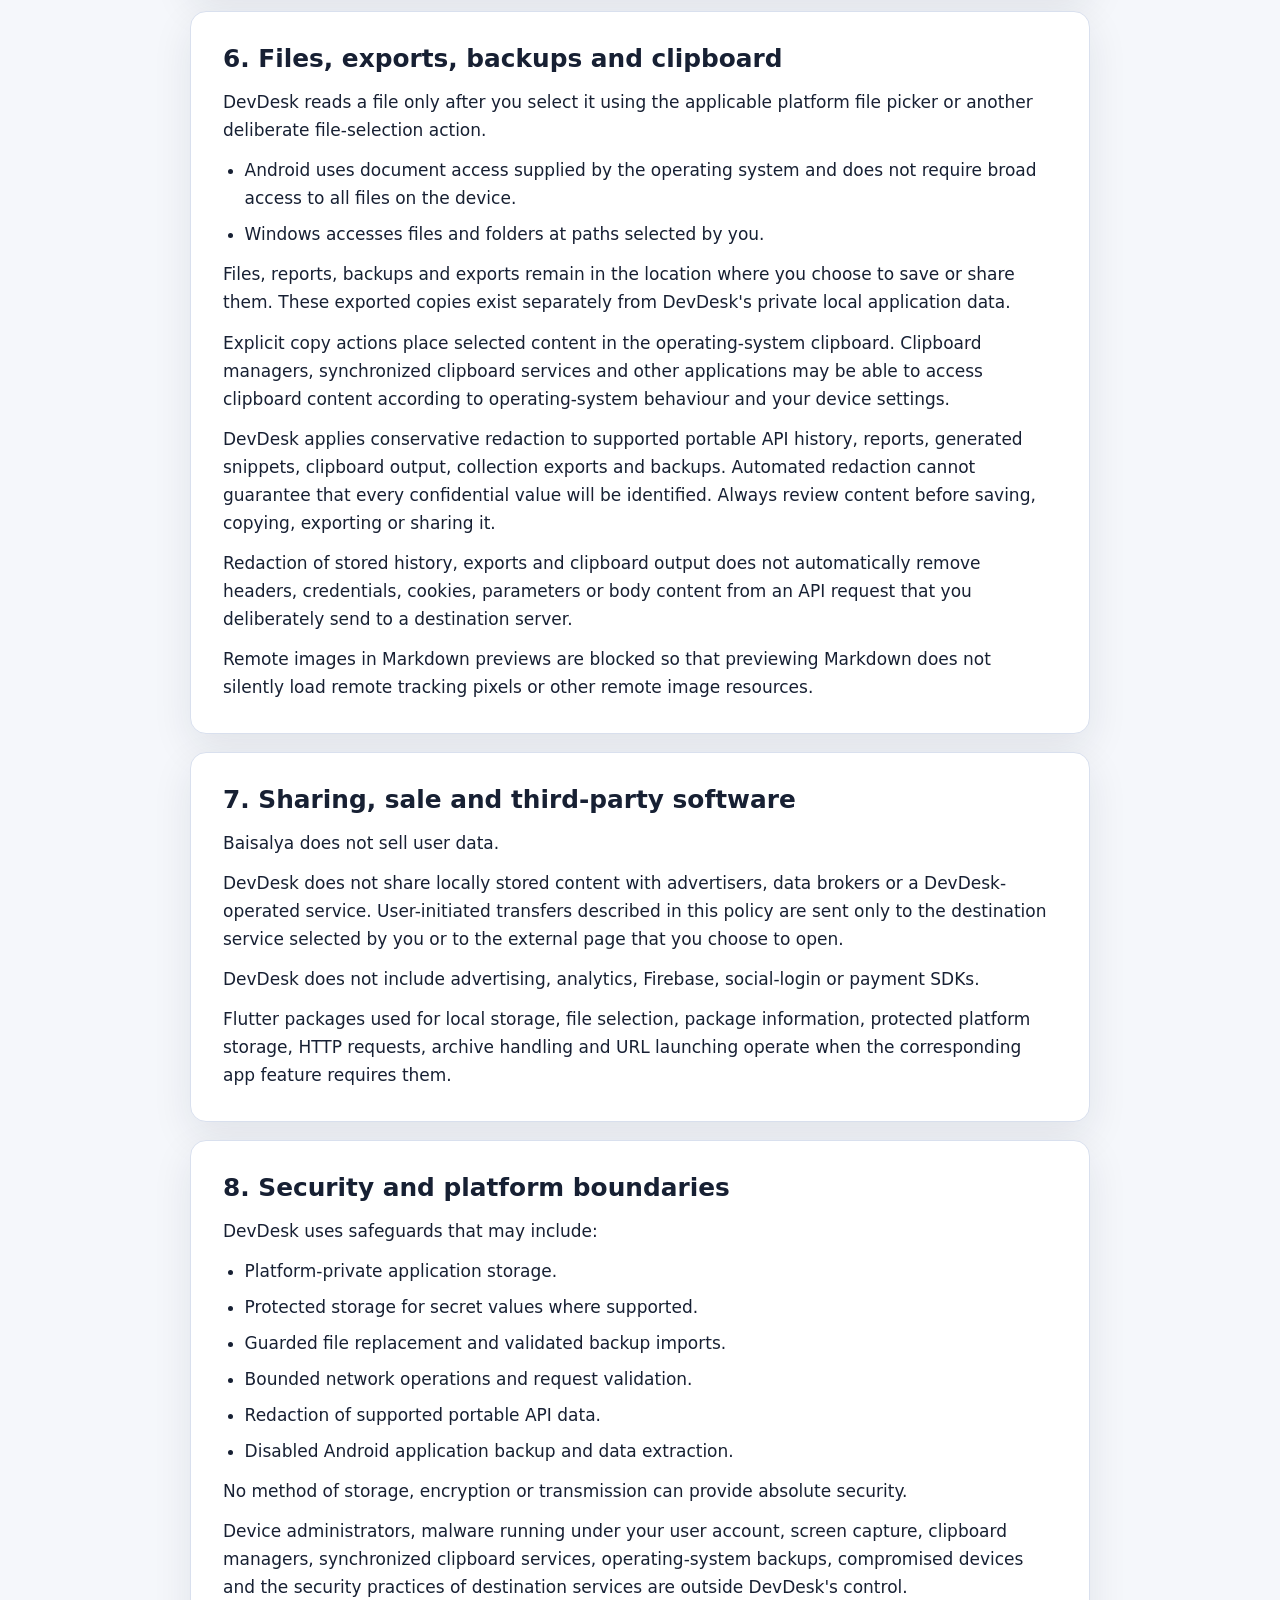
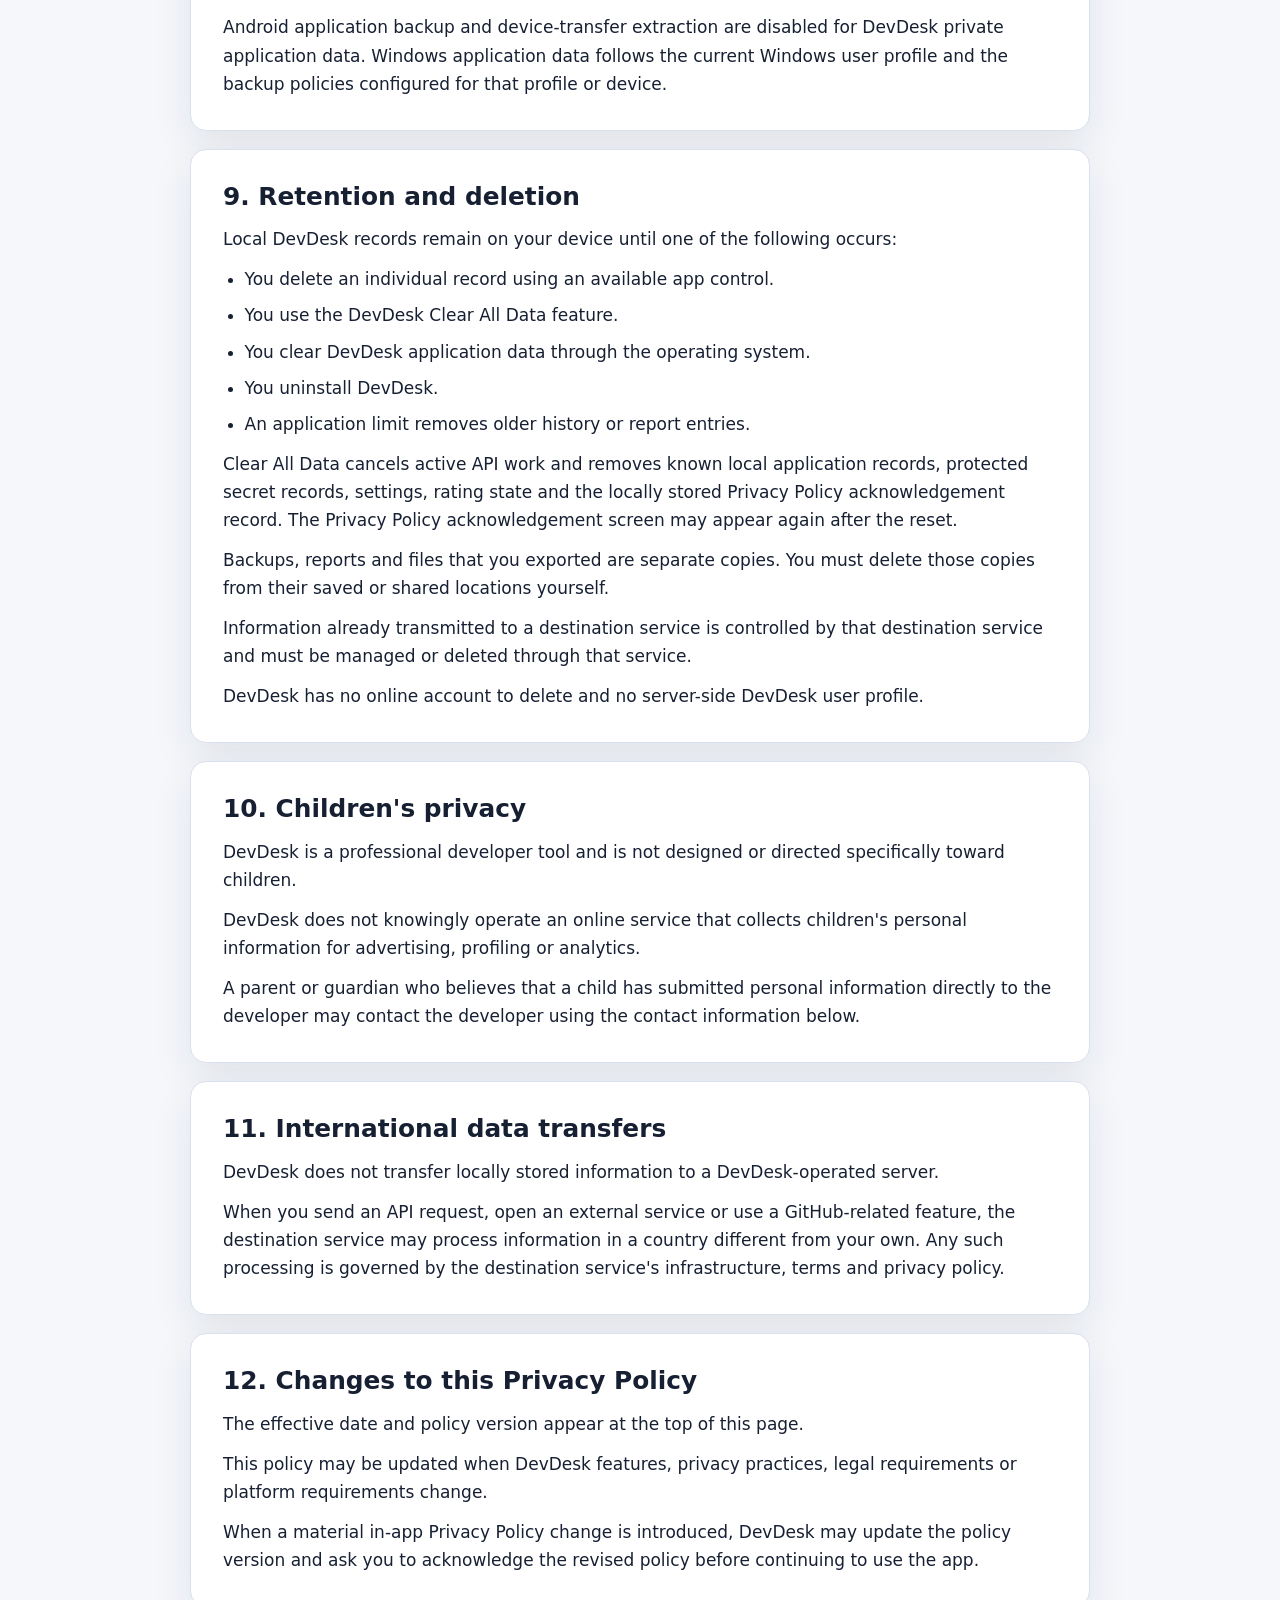
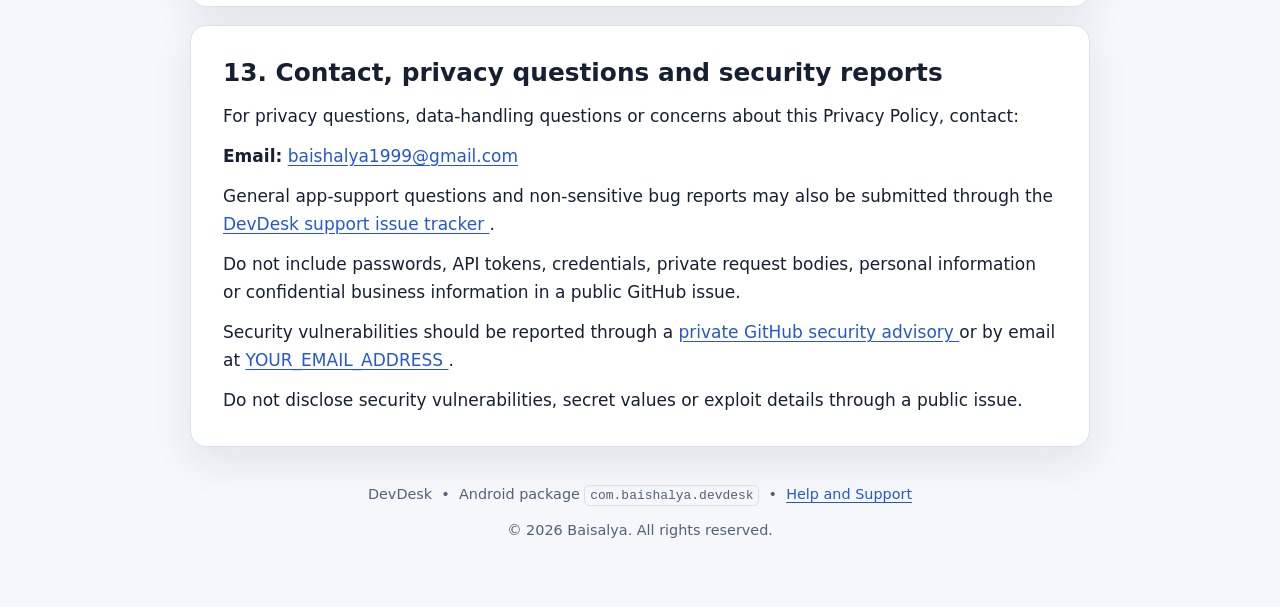
==== commit d346ff37: "refactor: enhance privacy policy content and layout for clarity and compliance" ====
--- a/docs/privacy-policy.html
+++ b/docs/privacy-policy.html
@@ -2,19 +2,33 @@
 <html lang="en">
 <head>
   <meta charset="utf-8">
-  <meta name="viewport" content="width=device-width, initial-scale=1">
-  <meta name="description" content="Privacy Policy for the DevDesk developer toolbox on Android and Windows.">
+
+  <meta
+    name="viewport"
+    content="width=device-width, initial-scale=1"
+  >
+
+  <meta
+    name="description"
+    content="Privacy Policy for the DevDesk offline-first developer toolbox for Android and Windows."
+  >
+
   <meta name="color-scheme" content="light dark">
+
   <title>DevDesk Privacy Policy</title>
+
   <style>
     :root {
       color-scheme: light dark;
+
       --page: #f5f7fb;
       --surface: #ffffff;
       --text: #172033;
       --muted: #536079;
       --accent: #2457d6;
       --border: #d9e0ee;
+      --notice: #eef4ff;
+      --notice-border: #b8ccff;
       --shadow: 0 14px 40px rgba(23, 32, 51, 0.09);
     }
 
@@ -26,17 +40,32 @@
         --muted: #aebbd2;
         --accent: #8fb0ff;
         --border: #2b3850;
+        --notice: #17243d;
+        --notice-border: #385a9c;
         --shadow: 0 14px 40px rgba(0, 0, 0, 0.28);
       }
     }
 
-    * { box-sizing: border-box; }
+    * {
+      box-sizing: border-box;
+    }
+
+    html {
+      scroll-behavior: smooth;
+    }
 
     body {
       margin: 0;
       background: var(--page);
       color: var(--text);
-      font-family: Inter, ui-sans-serif, system-ui, -apple-system, BlinkMacSystemFont, "Segoe UI", sans-serif;
+      font-family:
+        Inter,
+        ui-sans-serif,
+        system-ui,
+        -apple-system,
+        BlinkMacSystemFont,
+        "Segoe UI",
+        sans-serif;
       font-size: 17px;
       line-height: 1.65;
     }
@@ -46,15 +75,23 @@
       margin: 32px auto 64px;
     }
 
-    header, section {
+    header,
+    section {
       background: var(--surface);
       border: 1px solid var(--border);
       border-radius: 16px;
       box-shadow: var(--shadow);
     }
 
-    header { padding: clamp(24px, 5vw, 48px); }
-    section { margin-top: 18px; padding: clamp(20px, 4vw, 32px); }
+    header {
+      padding: clamp(24px, 5vw, 48px);
+    }
+
+    section {
+      margin-top: 18px;
+      padding: clamp(20px, 4vw, 32px);
+      scroll-margin-top: 20px;
+    }
 
     .eyebrow {
       margin: 0 0 8px;
@@ -65,18 +102,81 @@
       text-transform: uppercase;
     }
 
-    h1, h2 { line-height: 1.2; }
-    h1 { margin: 0; font-size: clamp(2rem, 6vw, 3.5rem); }
-    h2 { margin: 0 0 14px; font-size: clamp(1.25rem, 3vw, 1.55rem); }
-    p { margin: 12px 0 0; }
-    ul { margin: 12px 0 0; padding-left: 1.35rem; }
-    li + li { margin-top: 8px; }
-
-    .meta, .summary { color: var(--muted); }
-    .meta { margin-top: 12px; }
-    .summary { max-width: 700px; font-size: 1.05rem; }
-
-    a { color: var(--accent); text-underline-offset: 3px; }
+    h1,
+    h2 {
+      line-height: 1.2;
+    }
+
+    h1 {
+      margin: 0;
+      font-size: clamp(2rem, 6vw, 3.5rem);
+    }
+
+    h2 {
+      margin: 0 0 14px;
+      font-size: clamp(1.25rem, 3vw, 1.55rem);
+    }
+
+    p {
+      margin: 12px 0 0;
+    }
+
+    ul {
+      margin: 12px 0 0;
+      padding-left: 1.35rem;
+    }
+
+    li + li {
+      margin-top: 8px;
+    }
+
+    .meta,
+    .summary {
+      color: var(--muted);
+    }
+
+    .meta {
+      margin-top: 12px;
+    }
+
+    .summary {
+      max-width: 720px;
+      font-size: 1.05rem;
+    }
+
+    .notice {
+      margin-top: 20px;
+      padding: 16px 18px;
+      background: var(--notice);
+      border: 1px solid var(--notice-border);
+      border-radius: 12px;
+    }
+
+    .notice p {
+      margin: 0;
+    }
+
+    code {
+      padding: 0.12rem 0.3rem;
+      border: 1px solid var(--border);
+      border-radius: 5px;
+      font-family:
+        "Cascadia Code",
+        "SFMono-Regular",
+        Consolas,
+        monospace;
+      font-size: 0.9em;
+    }
+
+    a {
+      color: var(--accent);
+      text-underline-offset: 3px;
+    }
+
+    a:hover {
+      text-decoration-thickness: 2px;
+    }
+
     a:focus-visible {
       outline: 3px solid var(--accent);
       outline-offset: 4px;
@@ -91,116 +191,579 @@
     }
 
     @media (max-width: 420px) {
-      body { font-size: 16px; }
-      main { width: min(100% - 20px, 900px); margin-top: 10px; }
-      header, section { border-radius: 12px; }
+      body {
+        font-size: 16px;
+      }
+
+      main {
+        width: min(100% - 20px, 900px);
+        margin-top: 10px;
+      }
+
+      header,
+      section {
+        border-radius: 12px;
+      }
     }
 
     @media print {
-      body { background: #fff; color: #000; }
-      main { width: 100%; margin: 0; }
-      header, section { box-shadow: none; break-inside: avoid; }
-      a { color: #000; }
+      body {
+        background: #ffffff;
+        color: #000000;
+      }
+
+      main {
+        width: 100%;
+        margin: 0;
+      }
+
+      header,
+      section {
+        box-shadow: none;
+        break-inside: avoid;
+      }
+
+      a {
+        color: #000000;
+      }
+
+      .notice {
+        background: #ffffff;
+        border-color: #777777;
+      }
     }
   </style>
 </head>
+
 <body>
   <main>
     <header>
       <p class="eyebrow">Privacy Policy</p>
+
       <h1>DevDesk Privacy Policy</h1>
-      <p class="meta"><strong>Effective date:</strong> 22 July 2026 &nbsp;•&nbsp; <strong>Policy version:</strong> 2026-07-22</p>
-      <p class="summary">DevDesk is an offline-first developer toolbox for Android and Windows. This page explains what stays on your device and what is sent only when you choose a network action.</p>
+
+      <p class="meta">
+        <strong>Effective date:</strong>
+        24 July 2026
+        &nbsp;•&nbsp;
+        <strong>Policy version:</strong>
+        2026-07-24
+      </p>
+
+      <p class="summary">
+        DevDesk is an offline-first developer toolbox for Android and
+        Windows. This Privacy Policy explains what information stays on
+        your device and what information is transmitted only when you
+        deliberately use a feature that communicates with another
+        service.
+      </p>
+
+      <div class="notice">
+        <p>
+          <strong>Important:</strong>
+          DevDesk does not operate an online account system, advertising
+          service, analytics platform, telemetry service, cloud
+          synchronization service or intermediary API server.
+        </p>
+      </div>
     </header>
 
-    <section>
-      <h2>1. Who this policy covers</h2>
-      <p>This Privacy Policy explains how DevDesk, published by Baisalya, accesses, uses, stores, shares, retains, and deletes information on Android and Windows. DevDesk is an offline-first developer toolbox.</p>
-      <p>DevDesk has no user account system, advertising, analytics, telemetry, cloud synchronization, or DevDesk-operated backend. Baisalya does not receive ordinary app usage or locally stored content from the app.</p>
-    </section>
-
-    <section>
+    <section id="scope">
+      <h2>1. Scope and developer information</h2>
+
+      <p>
+        This Privacy Policy explains how DevDesk, published by Baisalya,
+        accesses, processes, stores, transmits, retains and deletes
+        information when you use the DevDesk application on Android or
+        Windows.
+      </p>
+
+      <p>
+        DevDesk is an offline-first developer toolbox. Most app content
+        and settings remain locally on your device.
+      </p>
+
+      <p>
+        DevDesk has no DevDesk-operated user account system, advertising,
+        analytics, telemetry, cloud synchronization or application
+        backend. Baisalya does not ordinarily receive your locally stored
+        notes, API workspaces, request history, credentials, settings or
+        app-usage information.
+      </p>
+    </section>
+
+    <section id="local-data">
       <h2>2. Information stored on your device</h2>
-      <p>DevDesk stores information only to provide features you choose to use. Ordinary application records are stored in the app's private local data area.</p>
+
+      <p>
+        DevDesk stores information locally only as necessary to provide
+        the features you choose to use. Ordinary application records are
+        stored within the app's private local data area.
+      </p>
+
+      <p>Depending on the features you use, local information may include:</p>
+
       <ul>
-        <li>Markdown documents, notes, snippets, favourites, recent tools, and appearance preferences.</li>
-        <li>API workspaces, environments, sanitized request history, reports, and vault content.</li>
-        <li>A local record of the Privacy Policy version you accepted and the acceptance time.</li>
-        <li>Local rating-prompt preferences and launch counters.</li>
+        <li>
+          Markdown documents, notes, snippets, favourites and recently
+          used tools.
+        </li>
+
+        <li>
+          Appearance settings, theme preferences and other application
+          preferences.
+        </li>
+
+        <li>
+          API workspaces, collections, environments, request history and
+          response history.
+        </li>
+
+        <li>
+          Locally generated reports, snippets and other developer-tool
+          output.
+        </li>
+
+        <li>
+          Vault entries and values that you choose to mark as protected
+          secrets.
+        </li>
+
+        <li>
+          A local record of the Privacy Policy version you acknowledged
+          and the acknowledgement time.
+        </li>
+
+        <li>
+          Local rating-prompt preferences, launch counters and related
+          user-interface state.
+        </li>
       </ul>
-    </section>
-
-    <section>
-      <h2>3. Credentials and sensitive values</h2>
-      <p>API credentials and marked secret values are separated from ordinary workspace records where the operating system provides an appropriate protection boundary.</p>
+
+      <p>
+        Sensitive information may be redacted from certain portable
+        records where supported. However, automated redaction cannot
+        guarantee that every confidential value will be detected.
+      </p>
+    </section>
+
+    <section id="secrets">
+      <h2>3. Credentials and protected values</h2>
+
+      <p>
+        API credentials and values marked as secrets are separated from
+        ordinary workspace records where the operating system provides an
+        appropriate protection boundary.
+      </p>
+
       <ul>
-        <li>Android: encrypted using a key held by Android Keystore.</li>
-        <li>Windows: protected with Windows Data Protection API (DPAPI) for the current Windows user.</li>
-        <li>Protected secret values are excluded from DevDesk backups by default.</li>
+        <li>
+          <strong>Android:</strong>
+          protected secret values are encrypted using a key held by
+          Android Keystore.
+        </li>
+
+        <li>
+          <strong>Windows:</strong>
+          protected secret values are secured using Windows Data
+          Protection API, also known as DPAPI, for the current Windows
+          user.
+        </li>
+
+        <li>
+          Protected secret values are excluded from DevDesk-generated
+          backups, collection exports, reports, portable request history,
+          generated snippets and clipboard output where those features
+          support protected values.
+        </li>
       </ul>
-    </section>
-
-    <section>
+
+      <p>
+        You are responsible for determining whether information is safe
+        to store, send, copy or export. Do not store production credentials
+        in an unprotected field.
+      </p>
+    </section>
+
+    <section id="network">
       <h2>4. User-initiated network activity</h2>
-      <p>DevDesk does not send analytics or content to Baisalya. It uses the network for the following actions that you initiate:</p>
+
+      <p>
+        DevDesk does not send analytics, telemetry or locally stored
+        content to Baisalya. Network communication occurs only when you
+        use a feature that requires access to another service or page.
+      </p>
+
+      <p>User-initiated network activity may include:</p>
+
       <ul>
-        <li>API Tester sends the URL, method, headers, parameters, cookies, and body you prepare to the server or service whose URL you choose, and receives its response.</li>
-        <li>Supported GitHub comparison and import actions fetch public repository metadata, files, or archives from GitHub URLs you choose.</li>
-        <li>A link-check action sends an HTTP HEAD request to the link you ask DevDesk to validate.</li>
-        <li>Rating, store, support, or repository actions open the applicable Google Play, Microsoft Store, GitHub, or browser destination only after you select them.</li>
+        <li>
+          <strong>API Tester:</strong>
+          sends the URL, HTTP method, headers, authorization information,
+          parameters, cookies and request body that you prepare to the
+          server or service whose URL you choose. DevDesk then receives
+          the response returned by that destination.
+        </li>
+
+        <li>
+          <strong>GitHub tools:</strong>
+          supported comparison, preview or import actions may fetch public
+          repository metadata, files or archives from GitHub URLs that you
+          choose.
+        </li>
+
+        <li>
+          <strong>Link checking:</strong>
+          a link-validation feature may send an HTTP request, such as a
+          HEAD request, to the URL that you ask DevDesk to check.
+        </li>
+
+        <li>
+          <strong>External destinations:</strong>
+          rating, store, support, repository and other external-link
+          actions open the applicable Google Play, Microsoft Store,
+          GitHub or browser destination after you select the action.
+        </li>
       </ul>
-    </section>
-
-    <section>
-      <h2>5. What destination services receive</h2>
-      <p>A server contacted by your action receives the information needed to complete that action. Depending on what you enter, this can include your IP address, request URL, headers, cookies, request body, and other content. DevDesk sends these requests directly from your device and does not proxy them through a DevDesk server.</p>
-      <p>The destination service, network provider, operating system, browser, Google Play, Microsoft Store, or GitHub may process information under its own privacy policy. Review the destination and use HTTPS before sending sensitive information. Android production builds block cleartext HTTP; Windows follows the URL you choose.</p>
-    </section>
-
-    <section>
-      <h2>6. Files, exports, and clipboard</h2>
-      <p>DevDesk reads a file only after you select it through the platform picker. Android uses document access supplied by the system and does not request broad storage access. Windows uses paths selected by you.</p>
-      <p>Backups and exports remain wherever you save or share them. Explicit copy actions place content in the operating-system clipboard. DevDesk applies conservative redaction to portable API history, reports, generated snippets, clipboard output, collection exports, and backups, but automatic redaction cannot guarantee that every confidential value will be recognized. Review content before sharing it.</p>
-      <p>Remote images in Markdown are blocked, so Markdown preview does not silently load tracking pixels or other remote image resources.</p>
-    </section>
-
-    <section>
-      <h2>7. Sharing, sale, and third-party SDKs</h2>
-      <p>Baisalya does not sell user data. DevDesk does not share locally stored content with advertisers, data brokers, or a DevDesk service. The user-initiated transfers described above go only to the destination you choose or the external page you open.</p>
-      <p>The app does not include advertising, analytics, Firebase, social-login, or payment SDKs. Flutter packages used for local storage, file selection, package information, protected platform storage, HTTP requests, and URL launching operate only when the corresponding app feature uses them.</p>
-    </section>
-
-    <section>
+
+      <p>
+        DevDesk does not proxy API Tester requests through a
+        DevDesk-operated server.
+      </p>
+    </section>
+
+    <section id="destinations">
+      <h2>5. Information received by destination services</h2>
+
+      <p>
+        A server or service contacted through an action you initiate
+        receives the information required to complete that action.
+      </p>
+
+      <p>
+        Depending on what you enter and send, the destination may receive:
+      </p>
+
+      <ul>
+        <li>Your device's public IP address.</li>
+        <li>The destination URL and request method.</li>
+        <li>Headers and authorization information.</li>
+        <li>Cookies and query parameters.</li>
+        <li>Request-body content.</li>
+        <li>Files or other content that you deliberately include.</li>
+        <li>Technical connection information normally associated with an HTTP request.</li>
+      </ul>
+
+      <p>
+        The destination service, network provider, operating system,
+        browser, Google Play, Microsoft Store or GitHub may process
+        information under its own terms and privacy policy.
+      </p>
+
+      <p>
+        Review the destination URL before sending a request. Use HTTPS
+        when transmitting sensitive information.
+      </p>
+
+      <p>
+        Android production builds block cleartext HTTP connections.
+        The Windows version follows the URL and protocol that you choose.
+      </p>
+    </section>
+
+    <section id="files">
+      <h2>6. Files, exports, backups and clipboard</h2>
+
+      <p>
+        DevDesk reads a file only after you select it using the applicable
+        platform file picker or another deliberate file-selection action.
+      </p>
+
+      <ul>
+        <li>
+          Android uses document access supplied by the operating system
+          and does not require broad access to all files on the device.
+        </li>
+
+        <li>
+          Windows accesses files and folders at paths selected by you.
+        </li>
+      </ul>
+
+      <p>
+        Files, reports, backups and exports remain in the location where
+        you choose to save or share them. These exported copies exist
+        separately from DevDesk's private local application data.
+      </p>
+
+      <p>
+        Explicit copy actions place selected content in the
+        operating-system clipboard. Clipboard managers, synchronized
+        clipboard services and other applications may be able to access
+        clipboard content according to operating-system behaviour and
+        your device settings.
+      </p>
+
+      <p>
+        DevDesk applies conservative redaction to supported portable API
+        history, reports, generated snippets, clipboard output,
+        collection exports and backups. Automated redaction cannot
+        guarantee that every confidential value will be identified.
+        Always review content before saving, copying, exporting or
+        sharing it.
+      </p>
+
+      <p>
+        Redaction of stored history, exports and clipboard output does
+        not automatically remove headers, credentials, cookies,
+        parameters or body content from an API request that you
+        deliberately send to a destination server.
+      </p>
+
+      <p>
+        Remote images in Markdown previews are blocked so that previewing
+        Markdown does not silently load remote tracking pixels or other
+        remote image resources.
+      </p>
+    </section>
+
+    <section id="sharing">
+      <h2>7. Sharing, sale and third-party software</h2>
+
+      <p>
+        Baisalya does not sell user data.
+      </p>
+
+      <p>
+        DevDesk does not share locally stored content with advertisers,
+        data brokers or a DevDesk-operated service. User-initiated
+        transfers described in this policy are sent only to the
+        destination service selected by you or to the external page that
+        you choose to open.
+      </p>
+
+      <p>
+        DevDesk does not include advertising, analytics, Firebase,
+        social-login or payment SDKs.
+      </p>
+
+      <p>
+        Flutter packages used for local storage, file selection, package
+        information, protected platform storage, HTTP requests, archive
+        handling and URL launching operate when the corresponding app
+        feature requires them.
+      </p>
+    </section>
+
+    <section id="security">
       <h2>8. Security and platform boundaries</h2>
-      <p>DevDesk uses platform-private storage, protected secret storage where available, guarded file replacement, bounded network operations, validation for backup imports, and redaction for portable API data. No security control is absolute.</p>
-      <p>Device administrators, malware running as your user, screen capture, clipboard managers, synchronized clipboard features, operating-system backups, a compromised device, and the security practices of destination services are outside DevDesk's control. Android application backup and data extraction are disabled for DevDesk private data. Windows data follows the Windows user profile and its backup policy.</p>
-    </section>
-
-    <section>
+
+      <p>DevDesk uses safeguards that may include:</p>
+
+      <ul>
+        <li>Platform-private application storage.</li>
+        <li>Protected storage for secret values where supported.</li>
+        <li>Guarded file replacement and validated backup imports.</li>
+        <li>Bounded network operations and request validation.</li>
+        <li>Redaction of supported portable API data.</li>
+        <li>Disabled Android application backup and data extraction.</li>
+      </ul>
+
+      <p>
+        No method of storage, encryption or transmission can provide
+        absolute security.
+      </p>
+
+      <p>
+        Device administrators, malware running under your user account,
+        screen capture, clipboard managers, synchronized clipboard
+        services, operating-system backups, compromised devices and the
+        security practices of destination services are outside DevDesk's
+        control.
+      </p>
+
+      <p>
+        Android application backup and device-transfer extraction are
+        disabled for DevDesk private application data. Windows
+        application data follows the current Windows user profile and the
+        backup policies configured for that profile or device.
+      </p>
+    </section>
+
+    <section id="retention">
       <h2>9. Retention and deletion</h2>
-      <p>Local records remain until you delete them, use Clear All Data, clear the app through the operating system, or uninstall the app. Some API history and report collections also use application limits. Clear All Data cancels active API work and removes known local records, protected secrets, settings, rating state, and the policy-acceptance record. The policy gate will appear again afterward.</p>
-      <p>Files and backups you exported are separate copies and must be deleted from their saved locations by you. Information already sent to a destination service is controlled by that service and must be deleted through that service. DevDesk has no online account to delete and no server-side DevDesk user profile.</p>
-    </section>
-
-    <section>
+
+      <p>
+        Local DevDesk records remain on your device until one of the
+        following occurs:
+      </p>
+
+      <ul>
+        <li>You delete an individual record using an available app control.</li>
+        <li>You use the DevDesk Clear All Data feature.</li>
+        <li>You clear DevDesk application data through the operating system.</li>
+        <li>You uninstall DevDesk.</li>
+        <li>An application limit removes older history or report entries.</li>
+      </ul>
+
+      <p>
+        Clear All Data cancels active API work and removes known local
+        application records, protected secret records, settings, rating
+        state and the locally stored Privacy Policy acknowledgement
+        record. The Privacy Policy acknowledgement screen may appear
+        again after the reset.
+      </p>
+
+      <p>
+        Backups, reports and files that you exported are separate copies.
+        You must delete those copies from their saved or shared locations
+        yourself.
+      </p>
+
+      <p>
+        Information already transmitted to a destination service is
+        controlled by that destination service and must be managed or
+        deleted through that service.
+      </p>
+
+      <p>
+        DevDesk has no online account to delete and no server-side DevDesk
+        user profile.
+      </p>
+    </section>
+
+    <section id="children">
       <h2>10. Children's privacy</h2>
-      <p>DevDesk is a professional developer tool and is not directed to children. DevDesk does not knowingly operate a service that collects personal information from children.</p>
-    </section>
-
-    <section>
-      <h2>11. Changes to this policy</h2>
-      <p>The effective date and policy version appear at the top of this policy. When a material in-app policy change is introduced, DevDesk changes the version and asks you to acknowledge the updated policy before continuing to use the app.</p>
-    </section>
-
-    <section>
-      <h2>12. Contact</h2>
-      <p>Privacy questions can be submitted to the <a href="https://github.com/Baisalya/devdesk-support/issues">DevDesk repository issue tracker</a>. Do not include credentials, tokens, private request bodies, or personal data in a public issue.</p>
-      <p>Security-sensitive reports should use a <a href="https://github.com/Baisalya/devdesk-support/security/advisories/new">private repository security advisory</a> when available.</p>
+
+      <p>
+        DevDesk is a professional developer tool and is not designed or
+        directed specifically toward children.
+      </p>
+
+      <p>
+        DevDesk does not knowingly operate an online service that
+        collects children's personal information for advertising,
+        profiling or analytics.
+      </p>
+
+      <p>
+        A parent or guardian who believes that a child has submitted
+        personal information directly to the developer may contact the
+        developer using the contact information below.
+      </p>
+    </section>
+
+    <section id="international">
+      <h2>11. International data transfers</h2>
+
+      <p>
+        DevDesk does not transfer locally stored information to a
+        DevDesk-operated server.
+      </p>
+
+      <p>
+        When you send an API request, open an external service or use a
+        GitHub-related feature, the destination service may process
+        information in a country different from your own. Any such
+        processing is governed by the destination service's
+        infrastructure, terms and privacy policy.
+      </p>
+    </section>
+
+    <section id="changes">
+      <h2>12. Changes to this Privacy Policy</h2>
+
+      <p>
+        The effective date and policy version appear at the top of this
+        page.
+      </p>
+
+      <p>
+        This policy may be updated when DevDesk features, privacy
+        practices, legal requirements or platform requirements change.
+      </p>
+
+      <p>
+        When a material in-app Privacy Policy change is introduced,
+        DevDesk may update the policy version and ask you to acknowledge
+        the revised policy before continuing to use the app.
+      </p>
+    </section>
+
+    <section id="contact">
+      <h2>13. Contact, privacy questions and security reports</h2>
+
+      <p>
+        For privacy questions, data-handling questions or concerns about
+        this Privacy Policy, contact:
+      </p>
+
+      <p>
+        <strong>Email:</strong>
+        <a href="mailto:baishalya1999@gmail.com">
+          baishalya1999@gmail.com
+        </a>
+      </p>
+
+      <p>
+        General app-support questions and non-sensitive bug reports may
+        also be submitted through the
+        <a
+          href="https://github.com/Baisalya/devdesk-support/issues"
+          target="_blank"
+          rel="noopener noreferrer"
+        >
+          DevDesk support issue tracker
+        </a>.
+      </p>
+
+      <p>
+        Do not include passwords, API tokens, credentials, private
+        request bodies, personal information or confidential business
+        information in a public GitHub issue.
+      </p>
+
+      <p>
+        Security vulnerabilities should be reported through a
+        <a
+          href="https://github.com/Baisalya/devdesk-support/security/advisories/new"
+          target="_blank"
+          rel="noopener noreferrer"
+        >
+          private GitHub security advisory
+        </a>
+        or by email at
+        <a href="mailto:YOUR_EMAIL_ADDRESS">
+          YOUR_EMAIL_ADDRESS
+        </a>.
+      </p>
+
+      <p>
+        Do not disclose security vulnerabilities, secret values or
+        exploit details through a public issue.
+      </p>
     </section>
 
     <footer>
-      <p>DevDesk • Android package <code>com.baishalya.devdesk</code> • <a href="https://github.com/Baisalya/devdesk">Source repository</a></p>
+      <p>
+        DevDesk
+        &nbsp;•&nbsp;
+        Android package
+        <code>com.baishalya.devdesk</code>
+        &nbsp;•&nbsp;
+        <a
+          href="https://github.com/Baisalya/devdesk-support"
+          target="_blank"
+          rel="noopener noreferrer"
+        >
+          Help and Support
+        </a>
+      </p>
+
+      <p>
+        © 2026 Baisalya. All rights reserved.
+      </p>
     </footer>
   </main>
 </body>
-</html>
+</html>
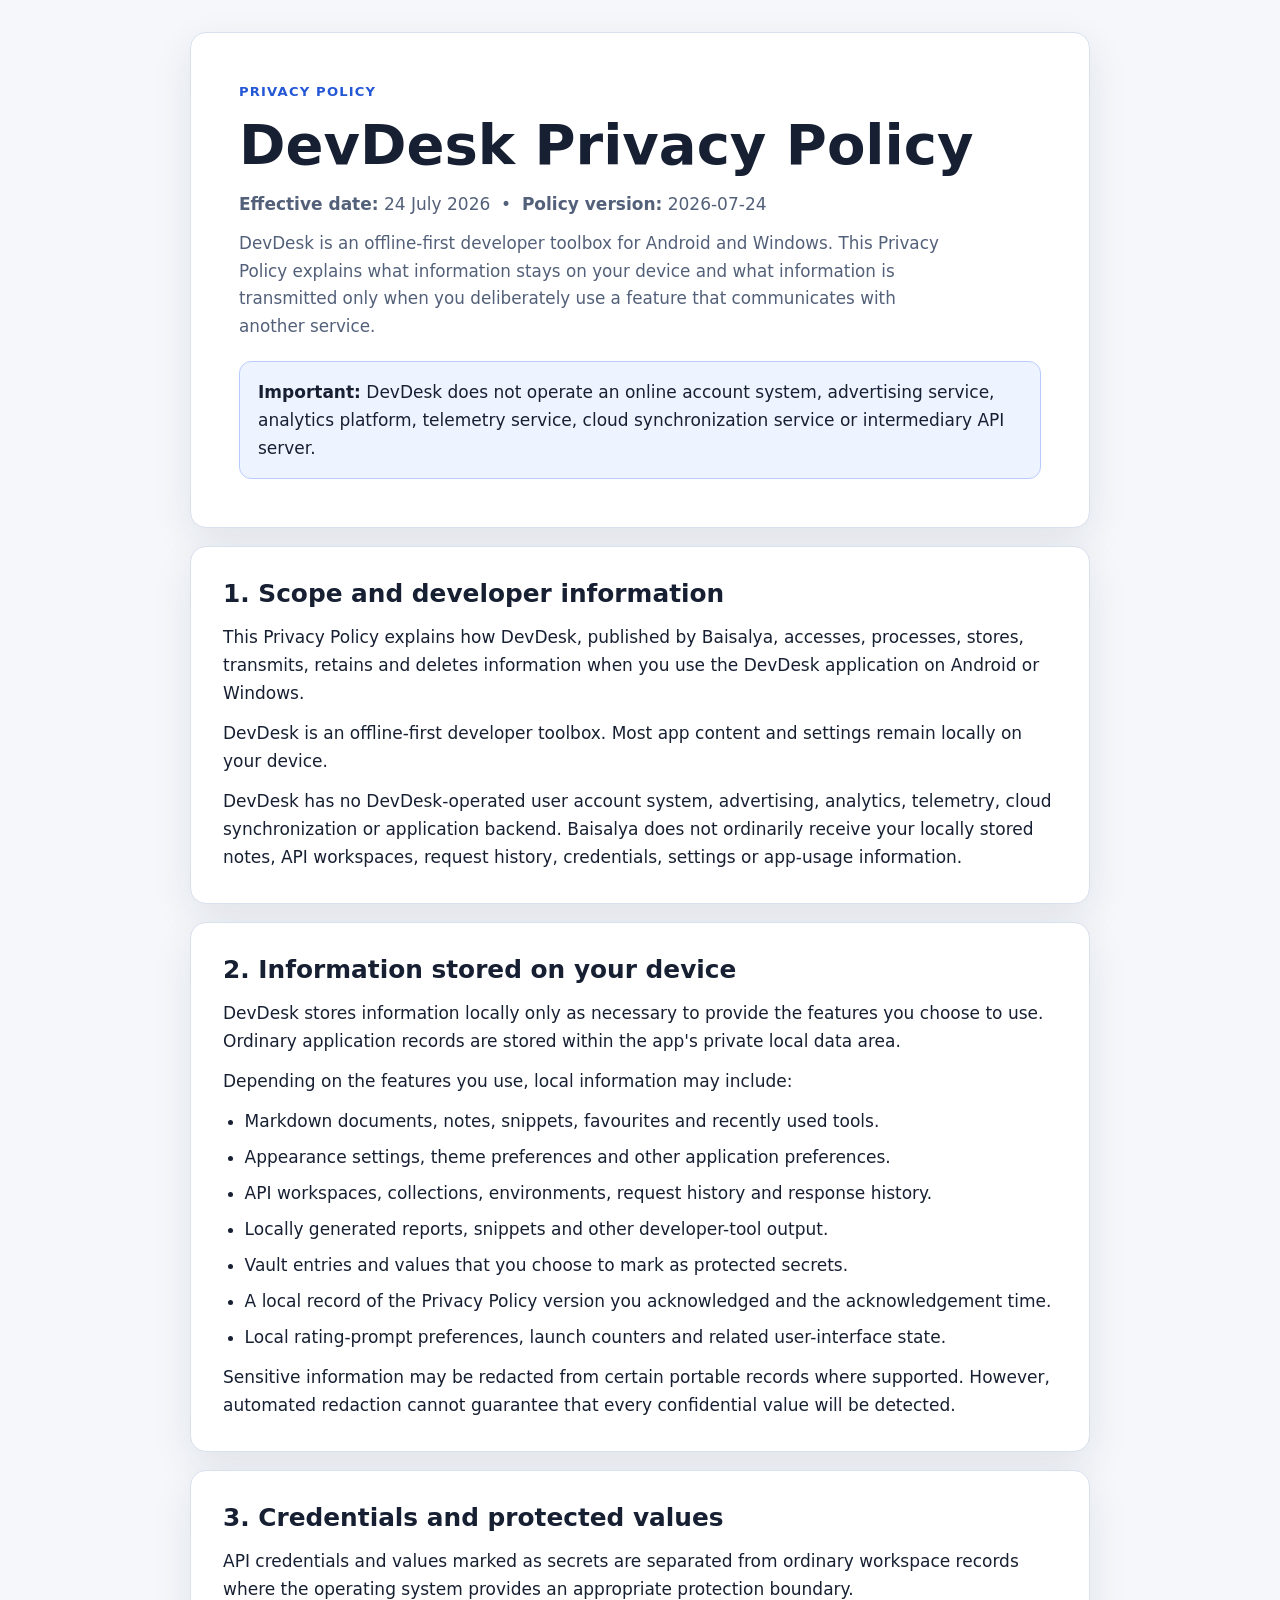
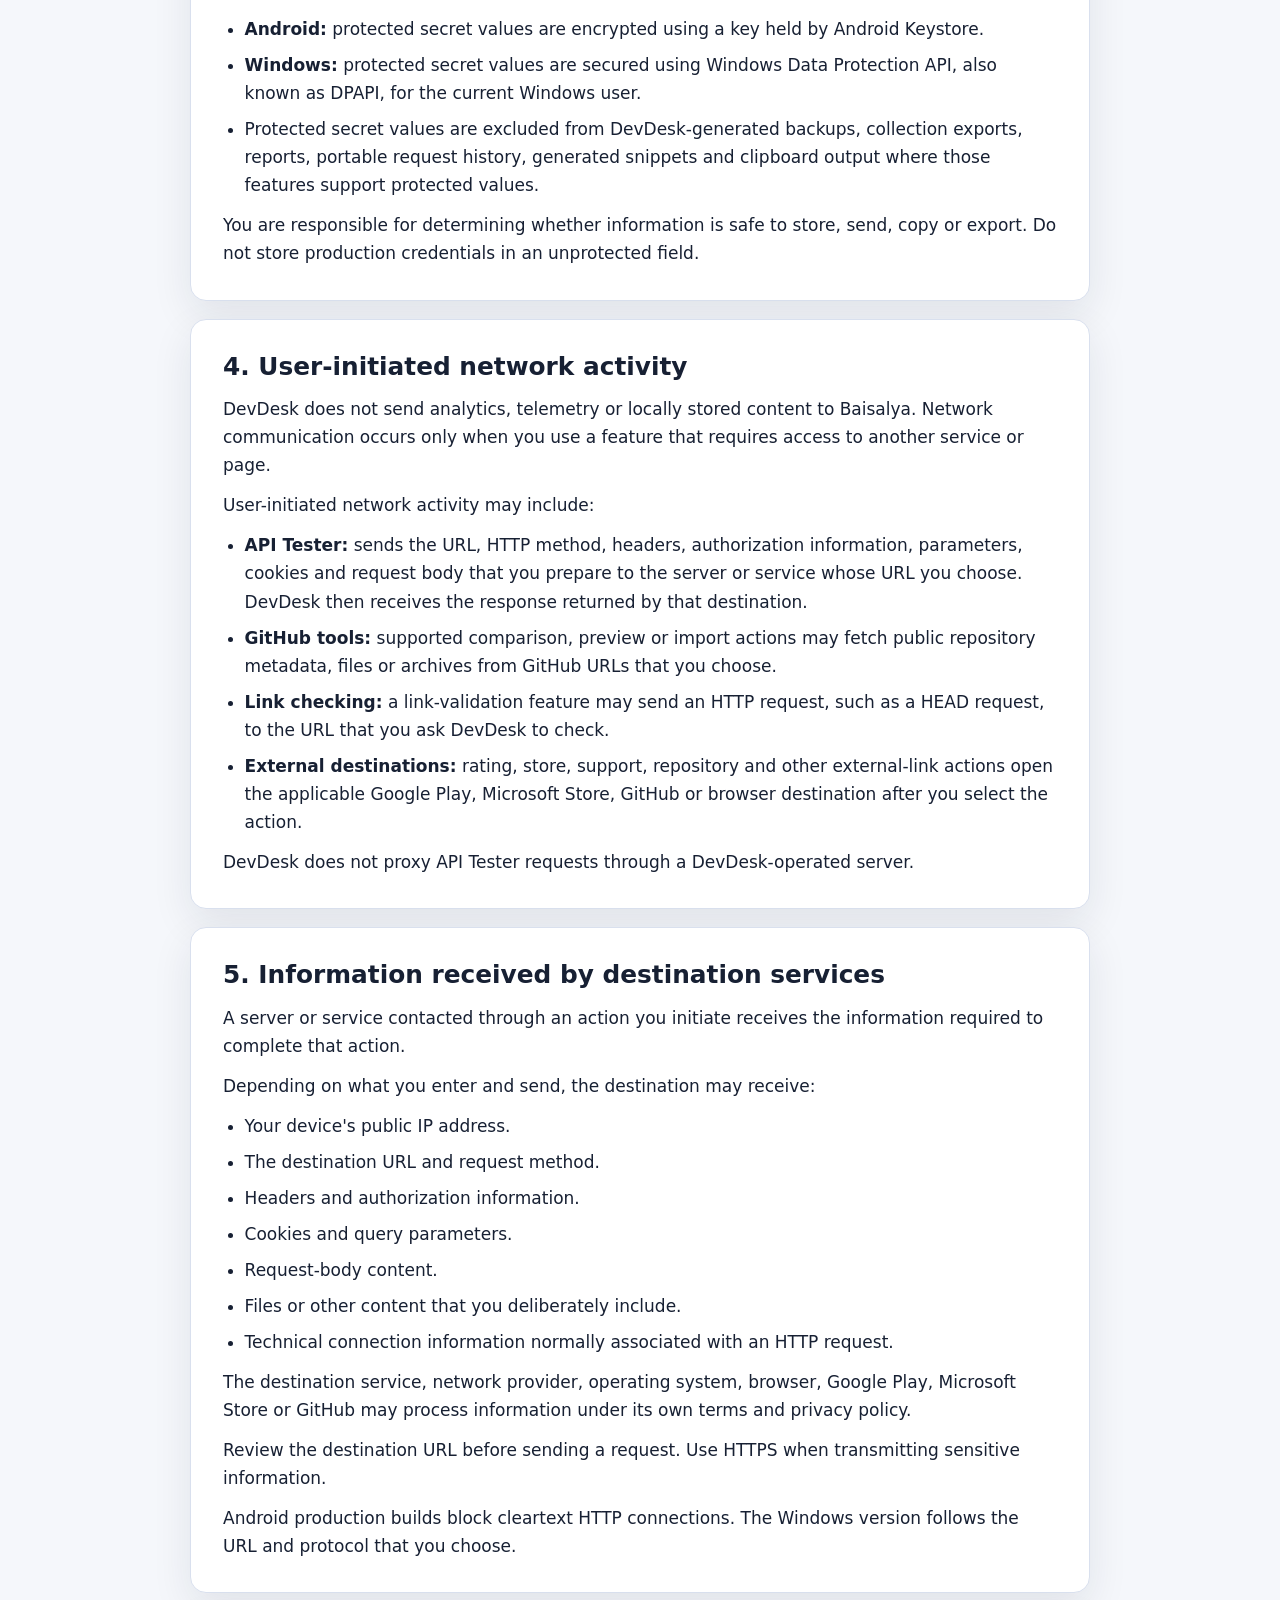
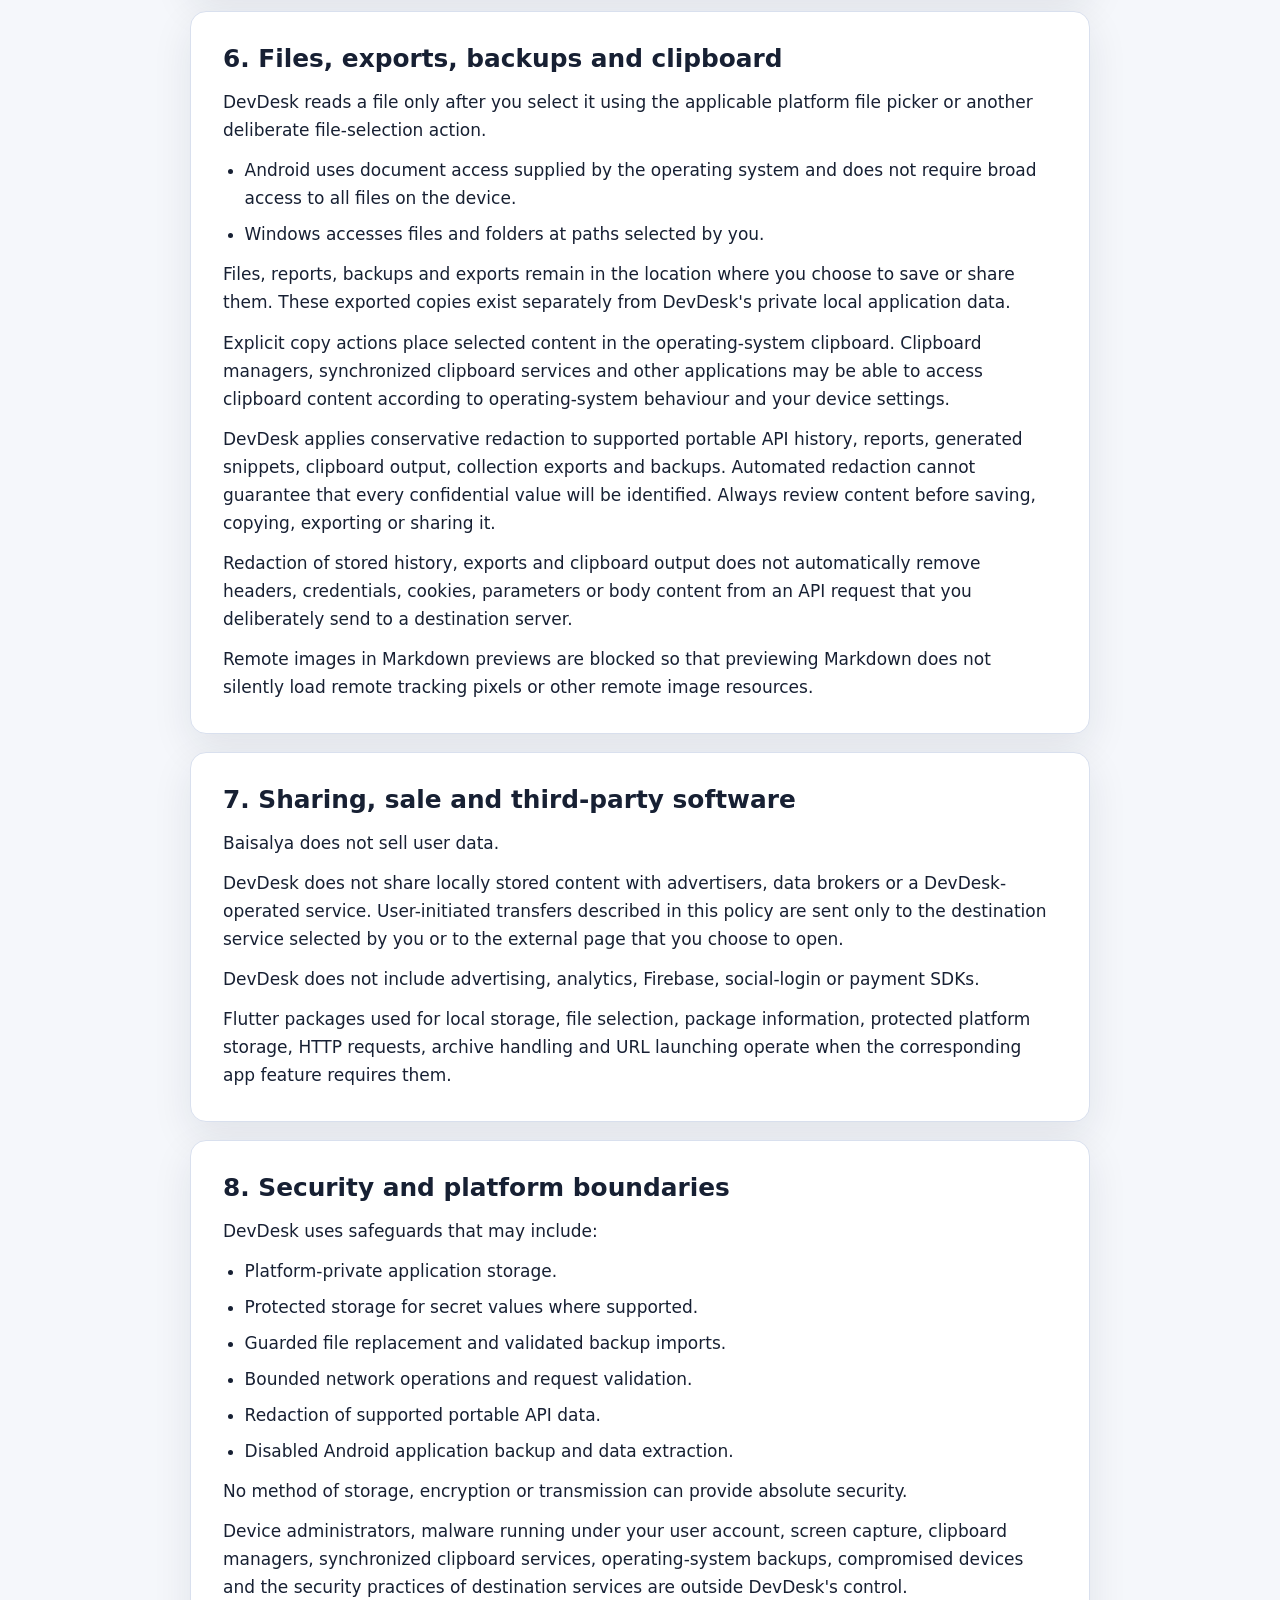
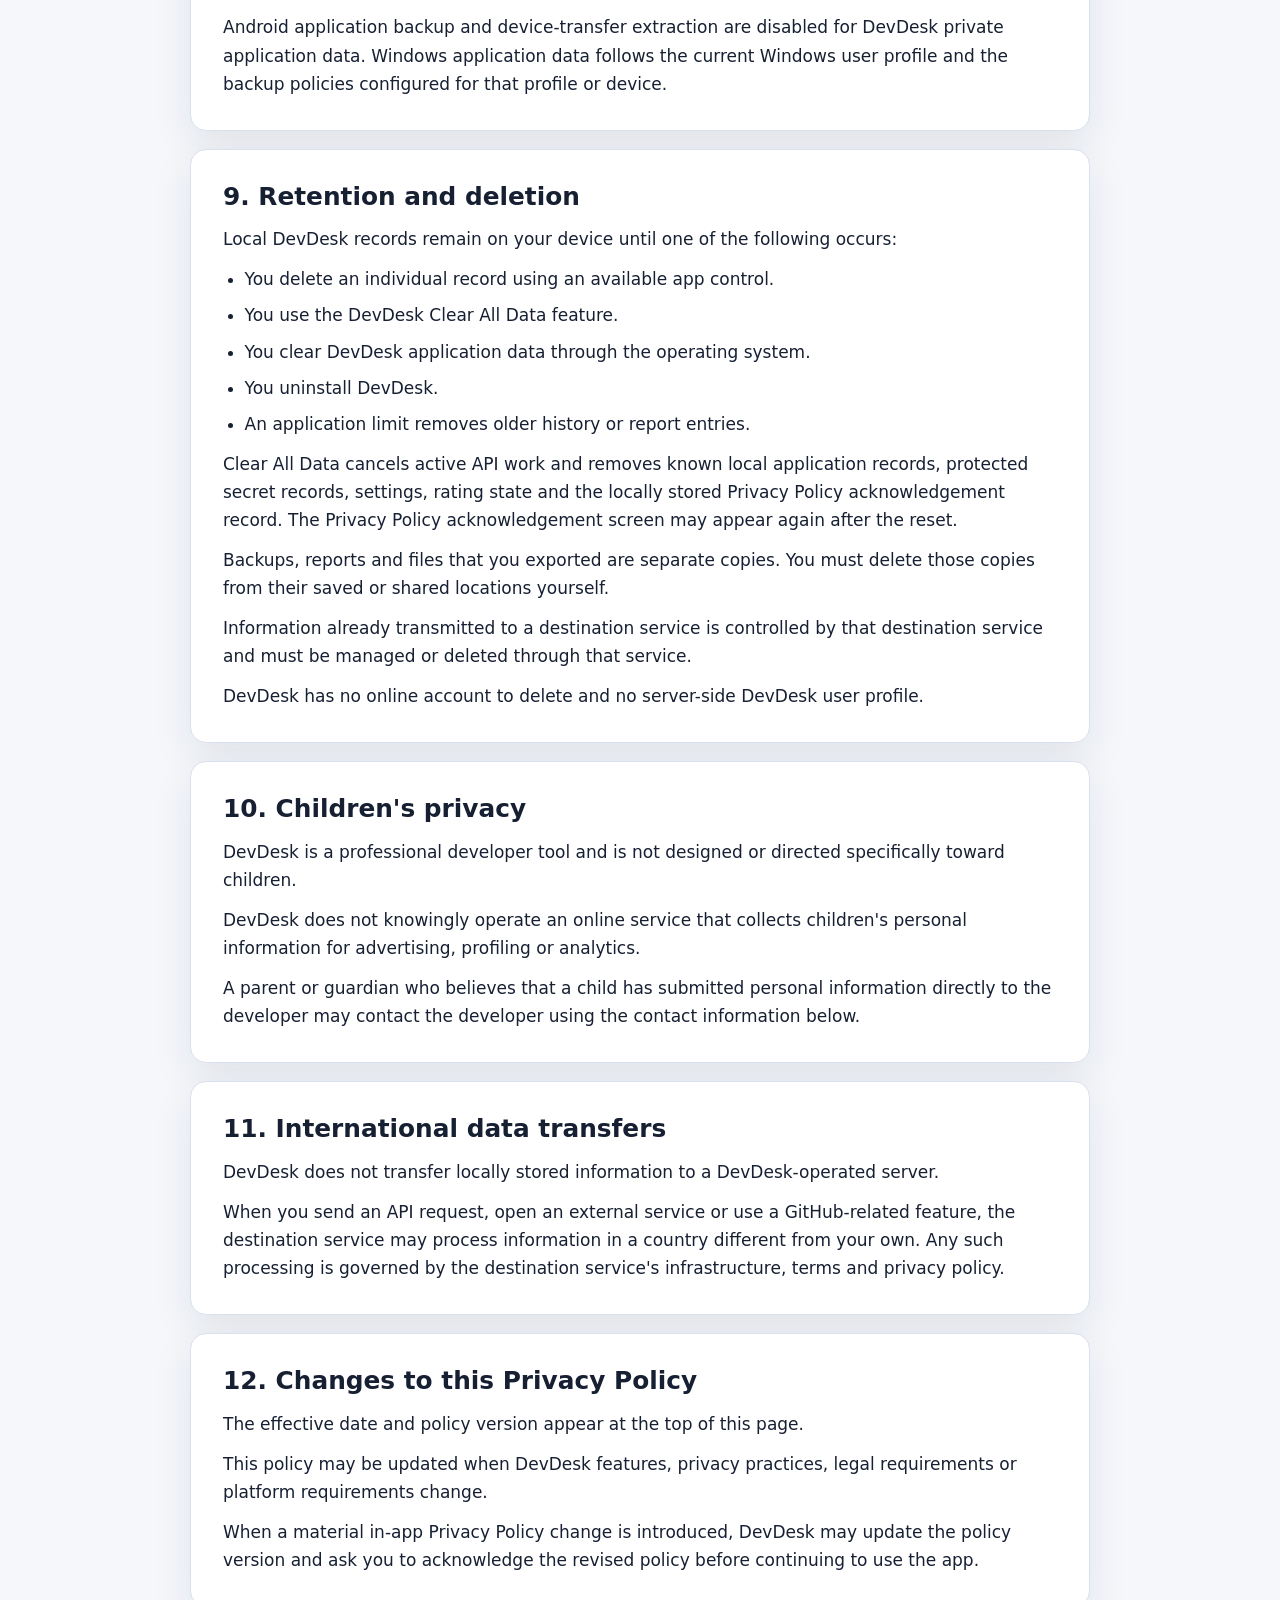
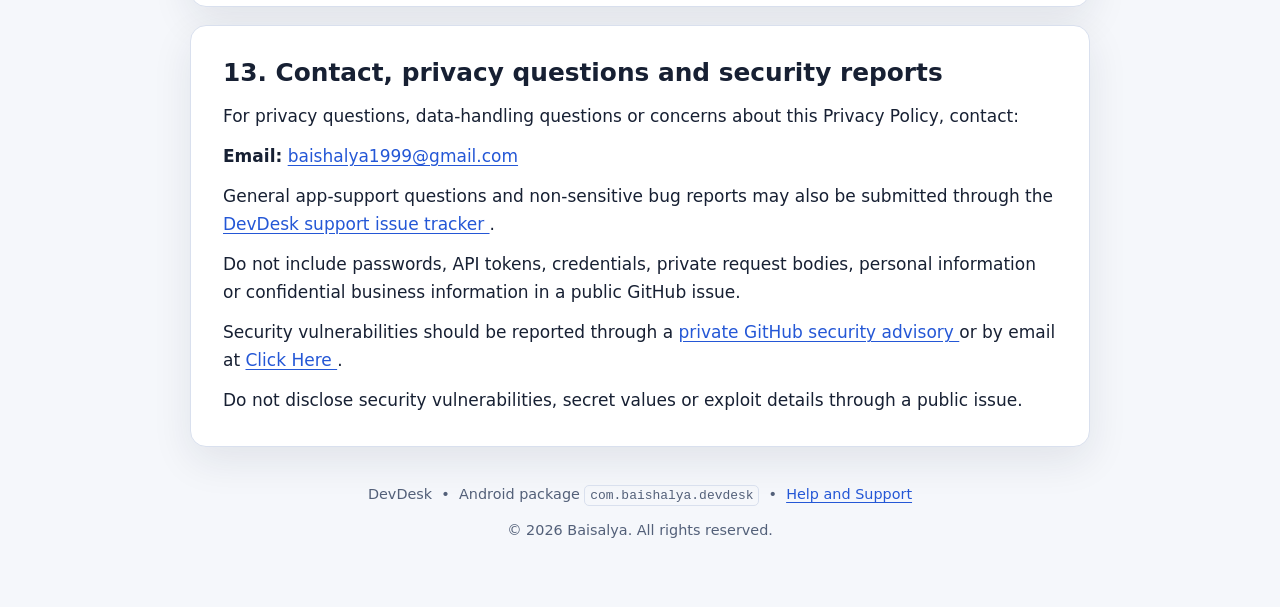
==== commit 300e48b0: "Update email address in privacy policy" ====
--- a/docs/privacy-policy.html
+++ b/docs/privacy-policy.html
@@ -733,8 +733,8 @@
           private GitHub security advisory
         </a>
         or by email at
-        <a href="mailto:YOUR_EMAIL_ADDRESS">
-          YOUR_EMAIL_ADDRESS
+        <a href="mailto:baishalya1999@gmail.com ">
+          Click Here
         </a>.
       </p>
 
@@ -766,4 +766,4 @@
     </footer>
   </main>
 </body>
-</html>+</html>
